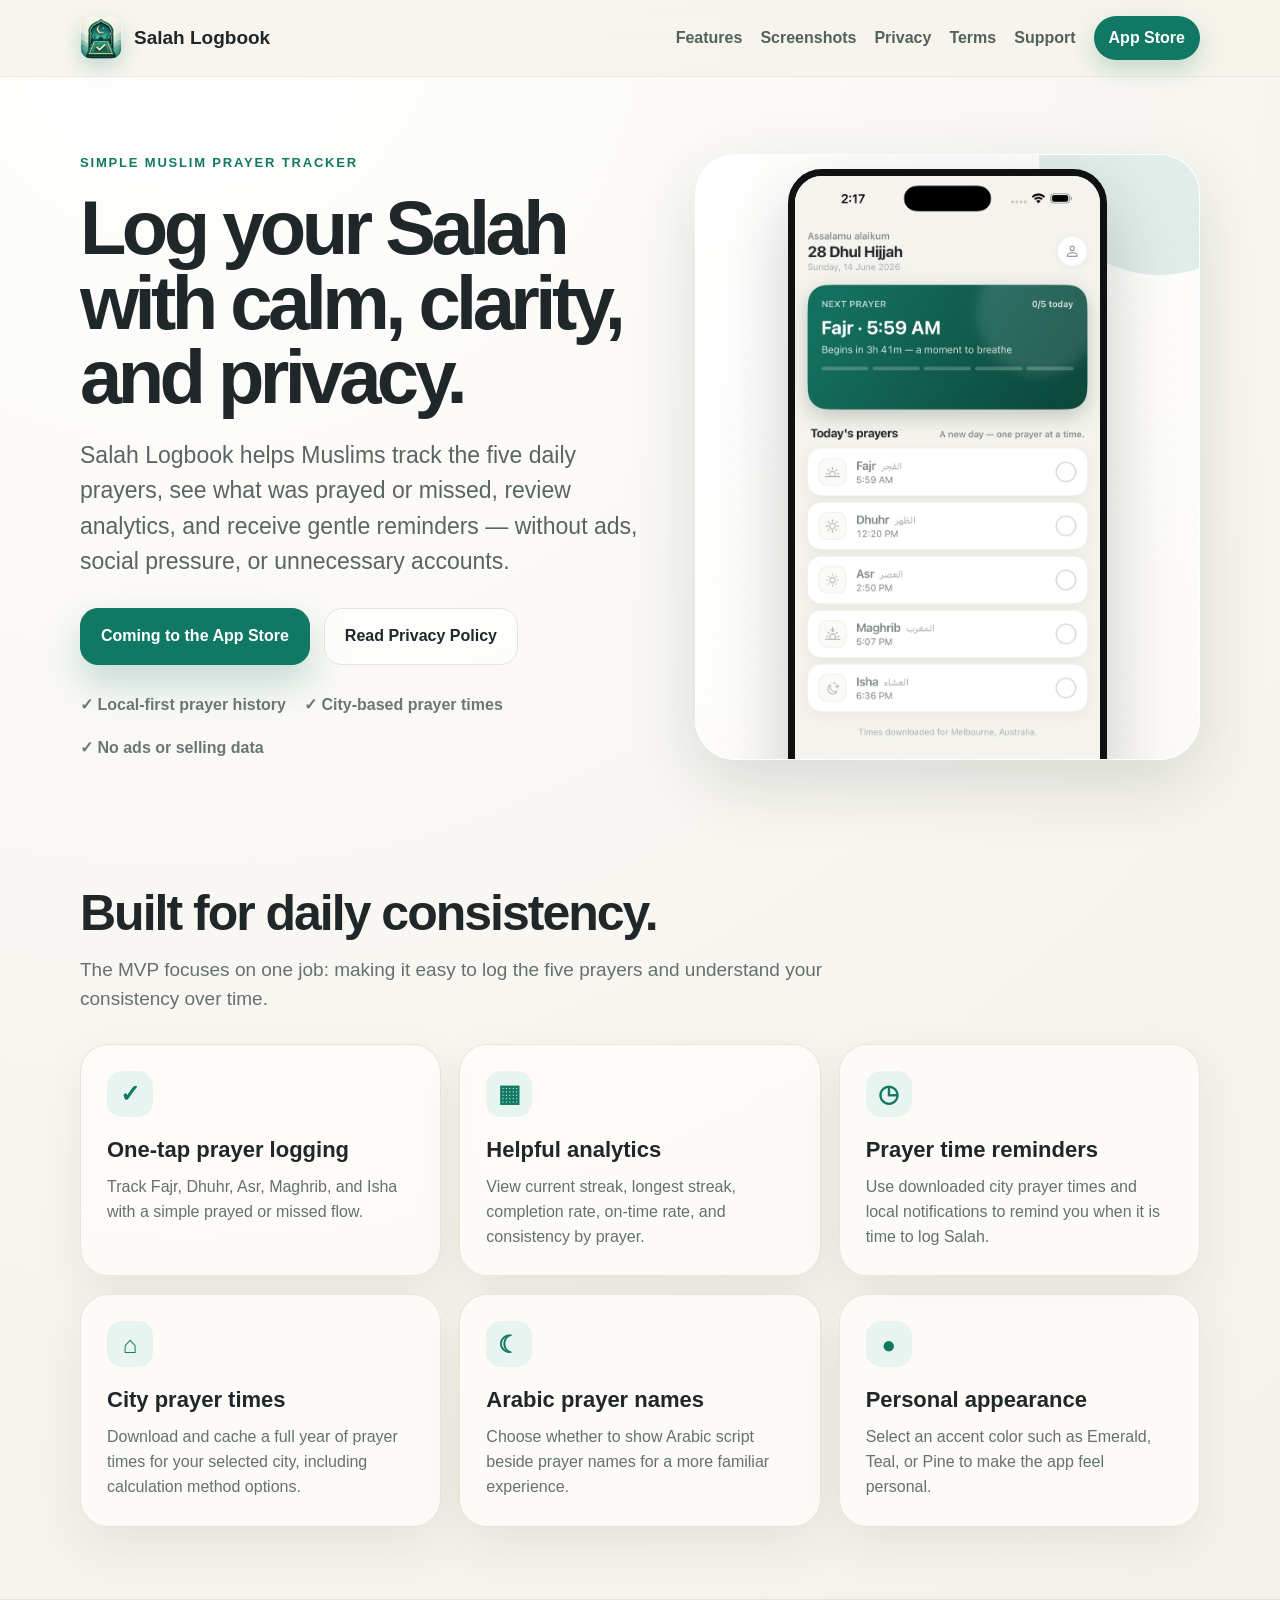
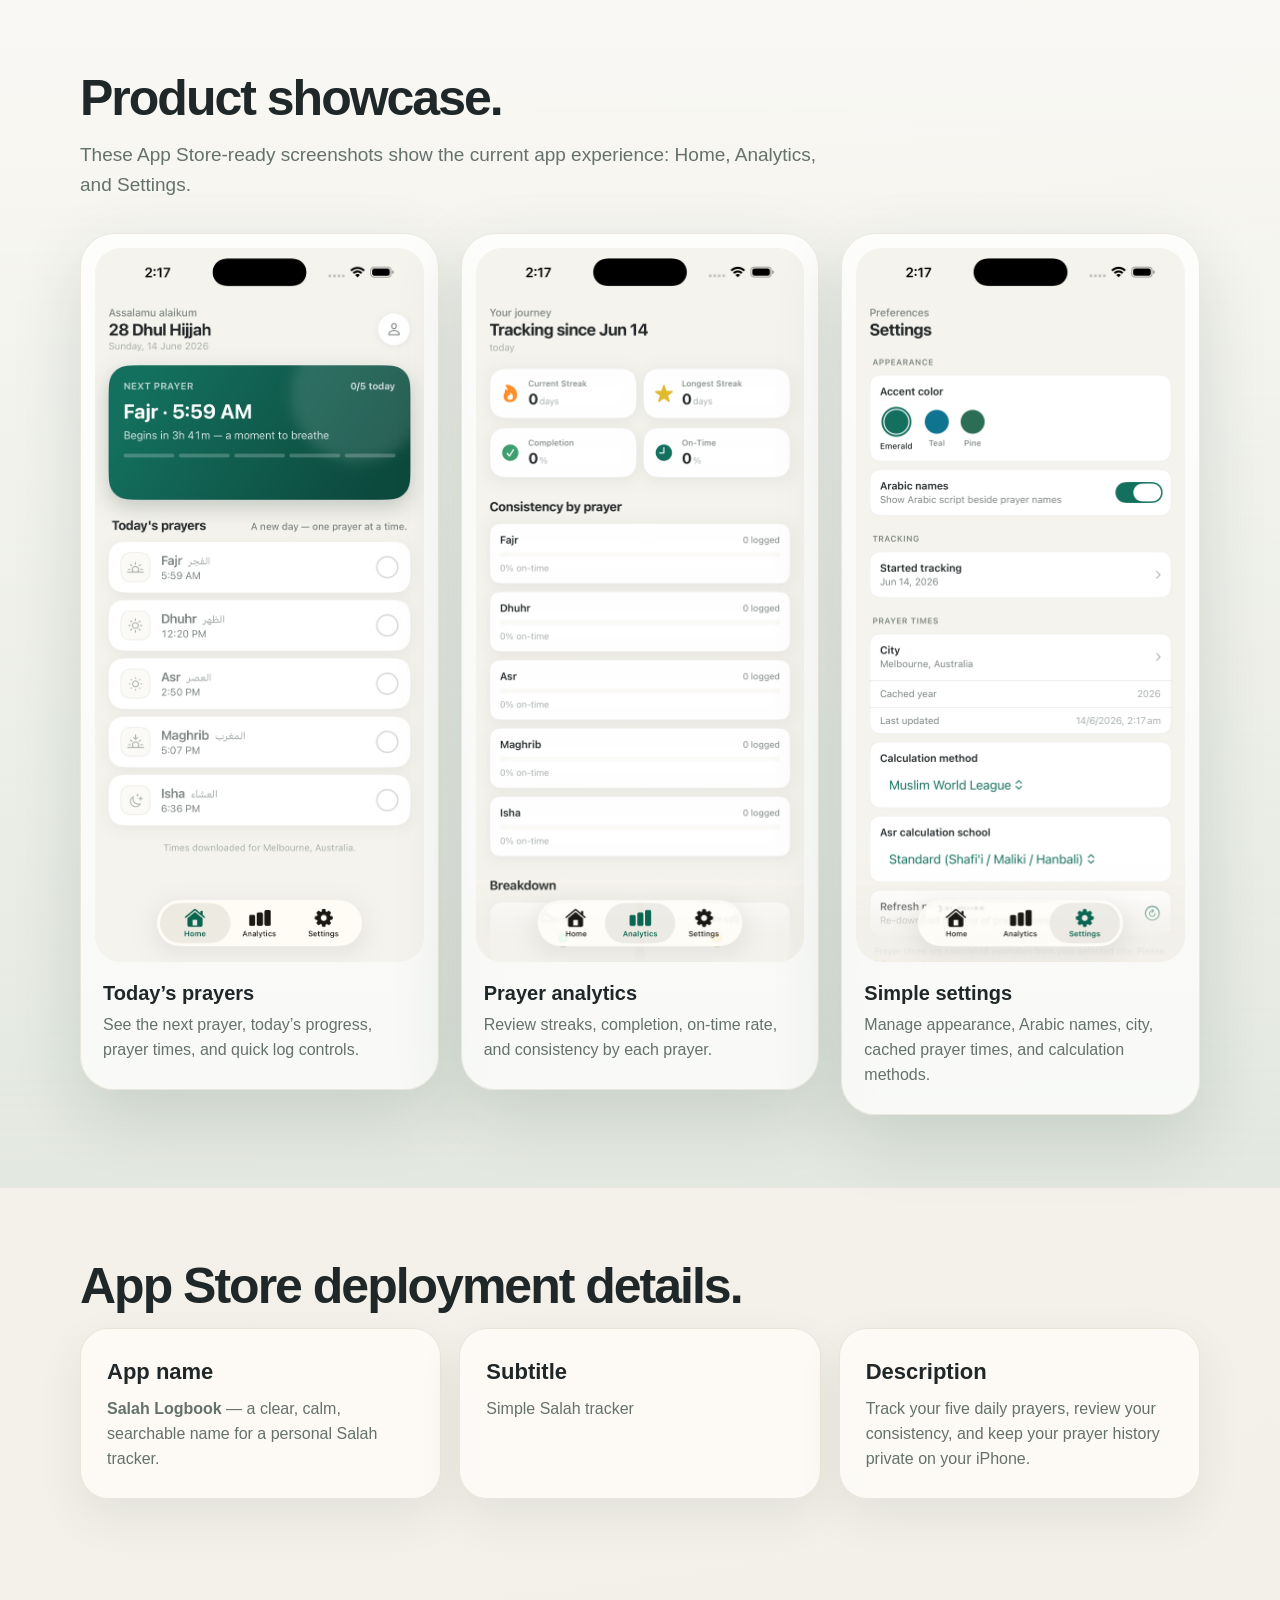
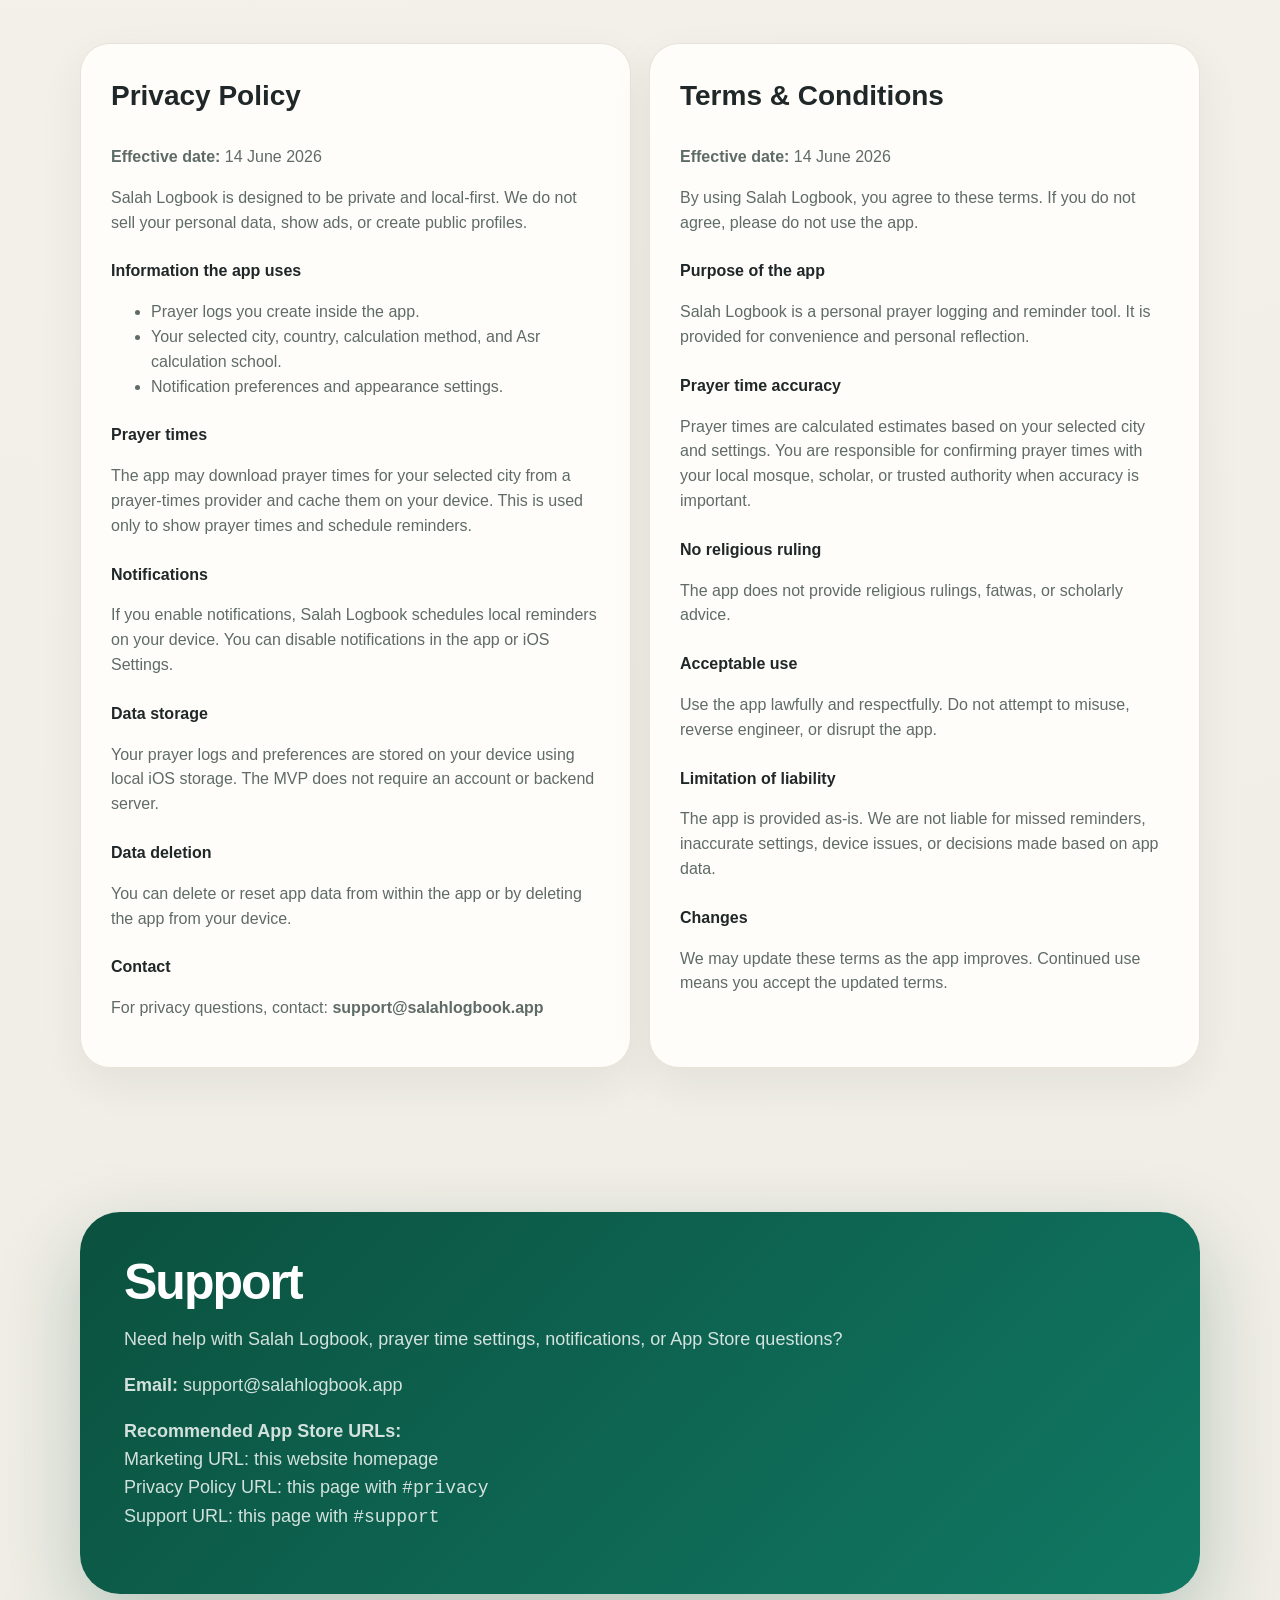
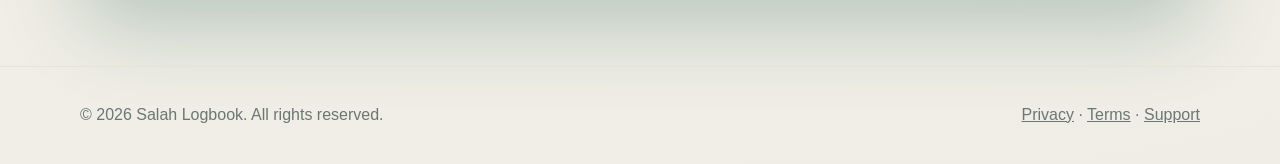
==== index.html @ 36623620 "hello" ====
<html lang="en"><head>
  <meta charset="utf-8">
  <meta name="viewport" content="width=device-width, initial-scale=1">
  <title>Salah Logbook — Simple Muslim Prayer Tracker for iPhone</title>
  <meta name="description" content="Salah Logbook is a private, local-first iOS app for Muslims to log daily Salah, view prayer analytics, and receive gentle reminders.">
  <meta name="theme-color" content="#107863">
  <link rel="icon" type="image/jpeg" href="[data-uri]">
  <link rel="apple-touch-icon" href="[data-uri]">
  <style>
    :root { --emerald:#107863; --pine:#0b513f; --teal:#17849a; --sand:#f5f2ea; --card:#fffdfa; --ink:#202728; --muted:#7d8985; --line:#e8e3d8; --gold:#e7b52c; --green:#34a46f; --shadow:0 24px 70px rgba(21,48,41,.14); --radius:28px; }
    *{box-sizing:border-box} html{scroll-behavior:smooth} body{margin:0;font-family:-apple-system,BlinkMacSystemFont,"SF Pro Display","Segoe UI",Roboto,Arial,sans-serif;background:radial-gradient(circle at 15% 0%,#fff 0,#f6f3ec 28%,#efede5 100%);color:var(--ink);line-height:1.55} a{color:inherit} .wrap{width:min(1120px,calc(100% - 40px));margin:auto} nav{position:sticky;top:0;z-index:20;backdrop-filter:blur(18px);background:rgba(245,242,234,.78);border-bottom:1px solid rgba(232,227,216,.7)} .nav{height:76px;display:flex;align-items:center;justify-content:space-between;gap:20px} .brand{display:flex;align-items:center;gap:12px;text-decoration:none;font-weight:800;font-size:19px} .brand img{width:42px;height:42px;border-radius:12px;box-shadow:0 8px 20px rgba(16,120,99,.22)} .links{display:flex;align-items:center;gap:18px;color:#53615d;font-weight:650} .links a{text-decoration:none} .pill{background:var(--emerald);color:white!important;padding:10px 15px;border-radius:999px;box-shadow:0 10px 24px rgba(16,120,99,.22)} .hero{padding:76px 0 54px} .hero-grid{display:grid;grid-template-columns:1.05fr .95fr;gap:56px;align-items:center} .eyebrow{display:inline-flex;gap:8px;align-items:center;color:var(--emerald);font-weight:800;letter-spacing:.14em;text-transform:uppercase;font-size:13px} h1{font-size:clamp(42px,6vw,76px);line-height:.98;margin:18px 0 22px;letter-spacing:-.06em} .lead{font-size:clamp(18px,2.2vw,23px);color:#596561;max-width:660px} .cta{display:flex;gap:14px;flex-wrap:wrap;margin-top:28px} .btn{display:inline-flex;align-items:center;justify-content:center;text-decoration:none;border-radius:18px;padding:15px 20px;font-weight:800;border:1px solid var(--line)} .primary{background:var(--emerald);color:#fff;border-color:var(--emerald);box-shadow:0 18px 38px rgba(16,120,99,.24)} .secondary{background:rgba(255,255,255,.68)} .trust{display:flex;gap:18px;flex-wrap:wrap;margin-top:28px;color:#6b7773;font-weight:650} .trust span{display:inline-flex;gap:8px;align-items:center} .hero-card{background:linear-gradient(145deg,rgba(255,255,255,.9),rgba(255,253,250,.66));border:1px solid rgba(255,255,255,.7);border-radius:40px;padding:24px;box-shadow:var(--shadow);position:relative;overflow:hidden} .hero-card:before{content:"";position:absolute;inset:-120px -80px auto auto;width:240px;height:240px;background:rgba(16,120,99,.12);border-radius:50%} .appicon{width:120px;height:120px;border-radius:28px;box-shadow:0 20px 45px rgba(14,75,61,.2)} .hero-shot{width:70%;min-width:250px;display:block;margin:-10px auto -110px;border-radius:34px;box-shadow:0 28px 70px rgba(12,34,30,.22);border:7px solid #111;position:relative} .section{padding:72px 0} h2{font-size:clamp(32px,4vw,50px);line-height:1.05;letter-spacing:-.04em;margin:0 0 16px} .section-lead{color:#65716d;font-size:19px;max-width:760px;margin:0 0 30px} .cards{display:grid;grid-template-columns:repeat(3,1fr);gap:18px} .card{background:rgba(255,253,250,.78);border:1px solid rgba(232,227,216,.9);border-radius:var(--radius);padding:26px;box-shadow:0 18px 45px rgba(43,59,54,.08)} .icon{width:46px;height:46px;border-radius:15px;background:#e8f4ef;color:var(--emerald);display:grid;place-items:center;font-size:24px;font-weight:900;margin-bottom:16px} .card h3{font-size:22px;margin:0 0 8px} .card p{color:#65716d;margin:0} .showcase{background:linear-gradient(180deg,rgba(255,255,255,.46),rgba(16,120,99,.07));border-top:1px solid rgba(232,227,216,.8);border-bottom:1px solid rgba(232,227,216,.8)} .shots{display:grid;grid-template-columns:repeat(3,1fr);gap:22px;margin-top:34px;align-items:start} .shot{background:rgba(255,255,255,.75);border:1px solid rgba(232,227,216,.8);border-radius:34px;padding:14px;box-shadow:var(--shadow)} .shot img{width:100%;display:block;border-radius:26px} .shot b{display:block;margin:16px 8px 4px;font-size:20px} .shot p{margin:0 8px 12px;color:#65716d} .privacy-grid{display:grid;grid-template-columns:1fr 1fr;gap:18px} .policy{background:#fffdf9;border:1px solid var(--line);border-radius:30px;padding:30px;box-shadow:0 16px 44px rgba(43,59,54,.07)} .policy h3{margin-top:0;font-size:28px} .policy h4{margin:24px 0 8px} .policy p,.policy li{color:#5f6b67} .support{background:linear-gradient(135deg,var(--pine),var(--emerald));color:white;border-radius:40px;padding:44px;box-shadow:0 30px 80px rgba(11,81,63,.25)} .support p{color:rgba(255,255,255,.82);font-size:18px} footer{padding:36px 0;color:#6b7773;border-top:1px solid var(--line)} .footer-row{display:flex;justify-content:space-between;gap:20px;flex-wrap:wrap} @media(max-width:900px){.hero-grid,.privacy-grid{grid-template-columns:1fr}.cards,.shots{grid-template-columns:1fr}.links{display:none}.hero-shot{width:82%;margin-bottom:-80px}}
  </style>
</head>
<body cz-shortcut-listen="true">
  <nav><div class="wrap nav"><a class="brand" href="#top"><img src="[data-uri]" alt="Salah Logbook app icon"><span>Salah Logbook</span></a><div class="links"><a href="#features">Features</a><a href="#showcase">Screenshots</a><a href="#privacy">Privacy</a><a href="#terms">Terms</a><a href="#support">Support</a><a class="pill" href="#app-store">App Store</a></div></div></nav>
  <main id="top">
    <section class="hero"><div class="wrap hero-grid"><div><div class="eyebrow">Simple Muslim prayer tracker</div><h1>Log your Salah with calm, clarity, and privacy.</h1><p class="lead">Salah Logbook helps Muslims track the five daily prayers, see what was prayed or missed, review analytics, and receive gentle reminders — without ads, social pressure, or unnecessary accounts.</p><div class="cta"><a class="btn primary" href="#app-store">Coming to the App Store</a><a class="btn secondary" href="#privacy">Read Privacy Policy</a></div><div class="trust"><span>✓ Local-first prayer history</span><span>✓ City-based prayer times</span><span>✓ No ads or selling data</span></div></div><div class="hero-card"><img class="hero-shot" src="[data-uri]" alt="Salah Logbook Home screen showing today's prayers"></div></div></section>
    <section id="features" class="section"><div class="wrap"><h2>Built for daily consistency.</h2><p class="section-lead">The MVP focuses on one job: making it easy to log the five prayers and understand your consistency over time.</p><div class="cards"><div class="card"><div class="icon">✓</div><h3>One-tap prayer logging</h3><p>Track Fajr, Dhuhr, Asr, Maghrib, and Isha with a simple prayed or missed flow.</p></div><div class="card"><div class="icon">▦</div><h3>Helpful analytics</h3><p>View current streak, longest streak, completion rate, on-time rate, and consistency by prayer.</p></div><div class="card"><div class="icon">◷</div><h3>Prayer time reminders</h3><p>Use downloaded city prayer times and local notifications to remind you when it is time to log Salah.</p></div><div class="card"><div class="icon">⌂</div><h3>City prayer times</h3><p>Download and cache a full year of prayer times for your selected city, including calculation method options.</p></div><div class="card"><div class="icon">☾</div><h3>Arabic prayer names</h3><p>Choose whether to show Arabic script beside prayer names for a more familiar experience.</p></div><div class="card"><div class="icon">●</div><h3>Personal appearance</h3><p>Select an accent color such as Emerald, Teal, or Pine to make the app feel personal.</p></div></div></div></section>
    <section id="showcase" class="section showcase"><div class="wrap"><h2>Product showcase.</h2><p class="section-lead">These App Store-ready screenshots show the current app experience: Home, Analytics, and Settings.</p><div class="shots"><div class="shot"><img src="[data-uri]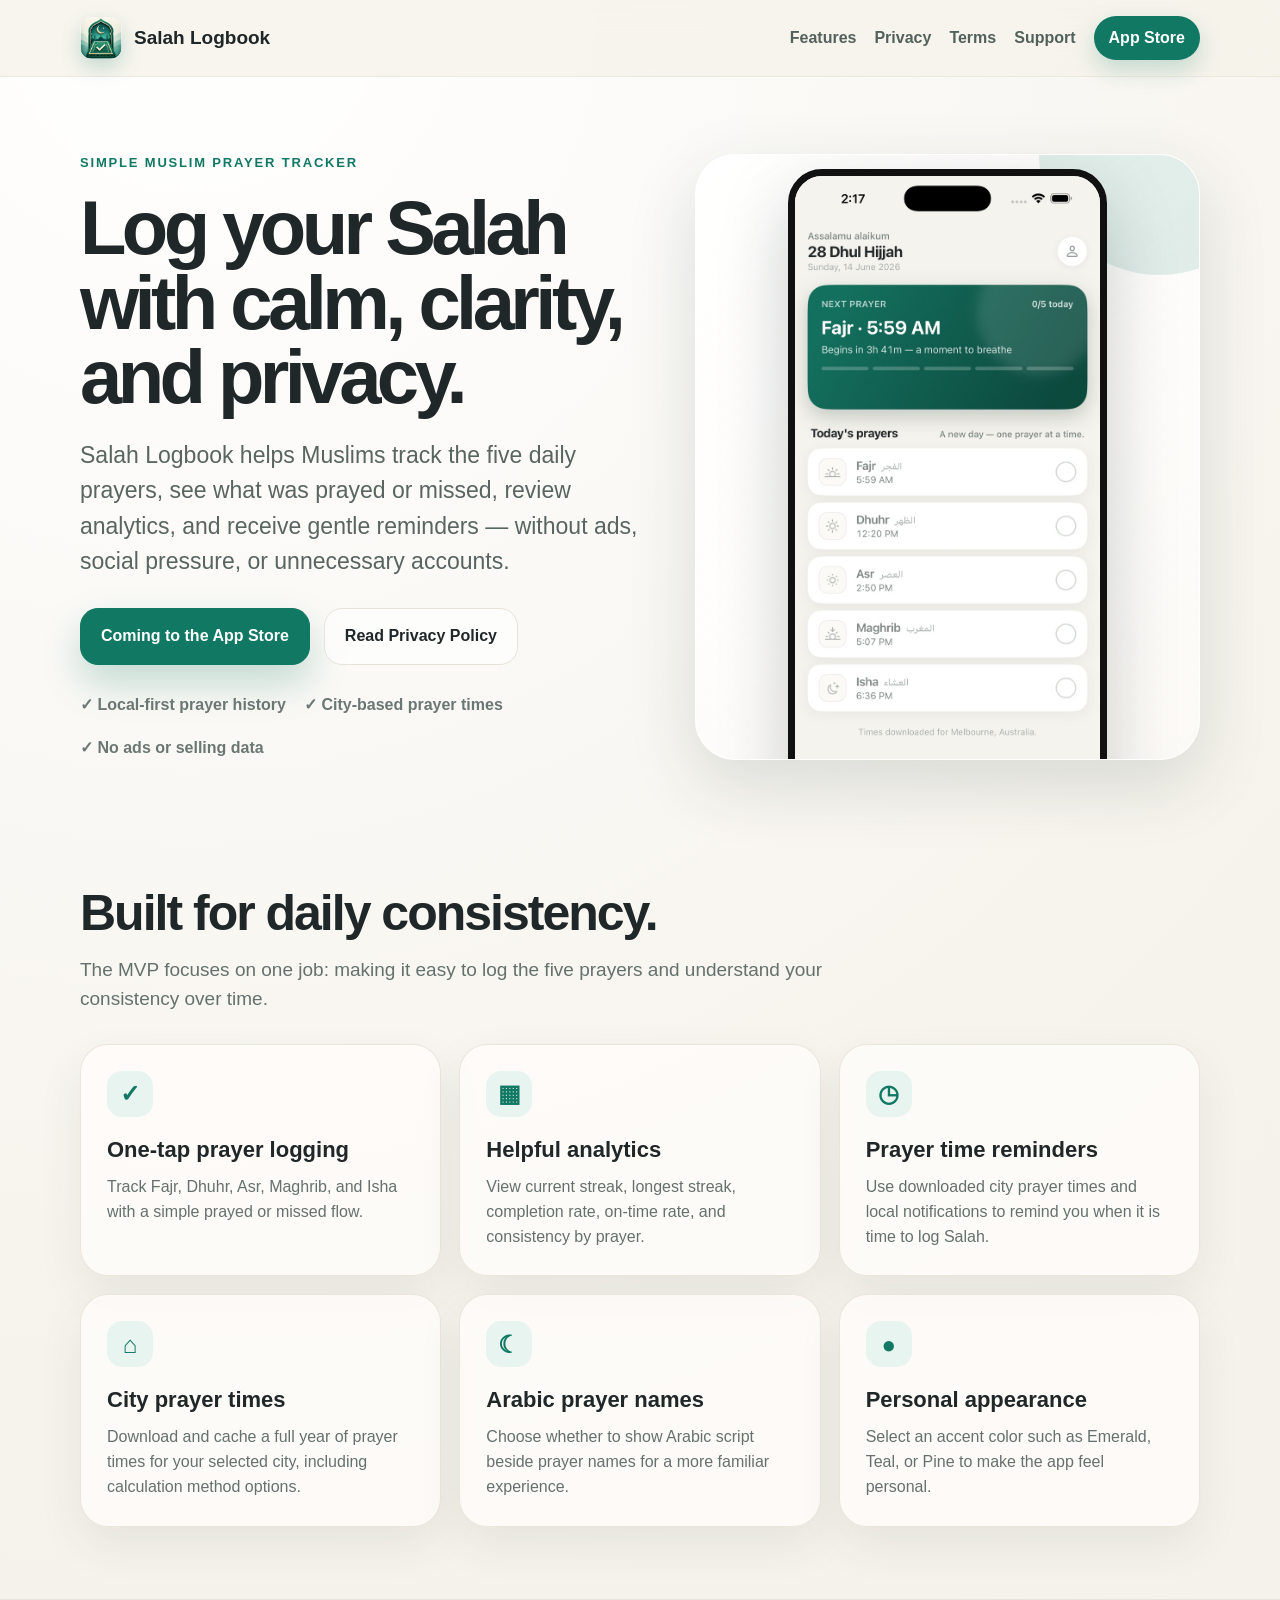
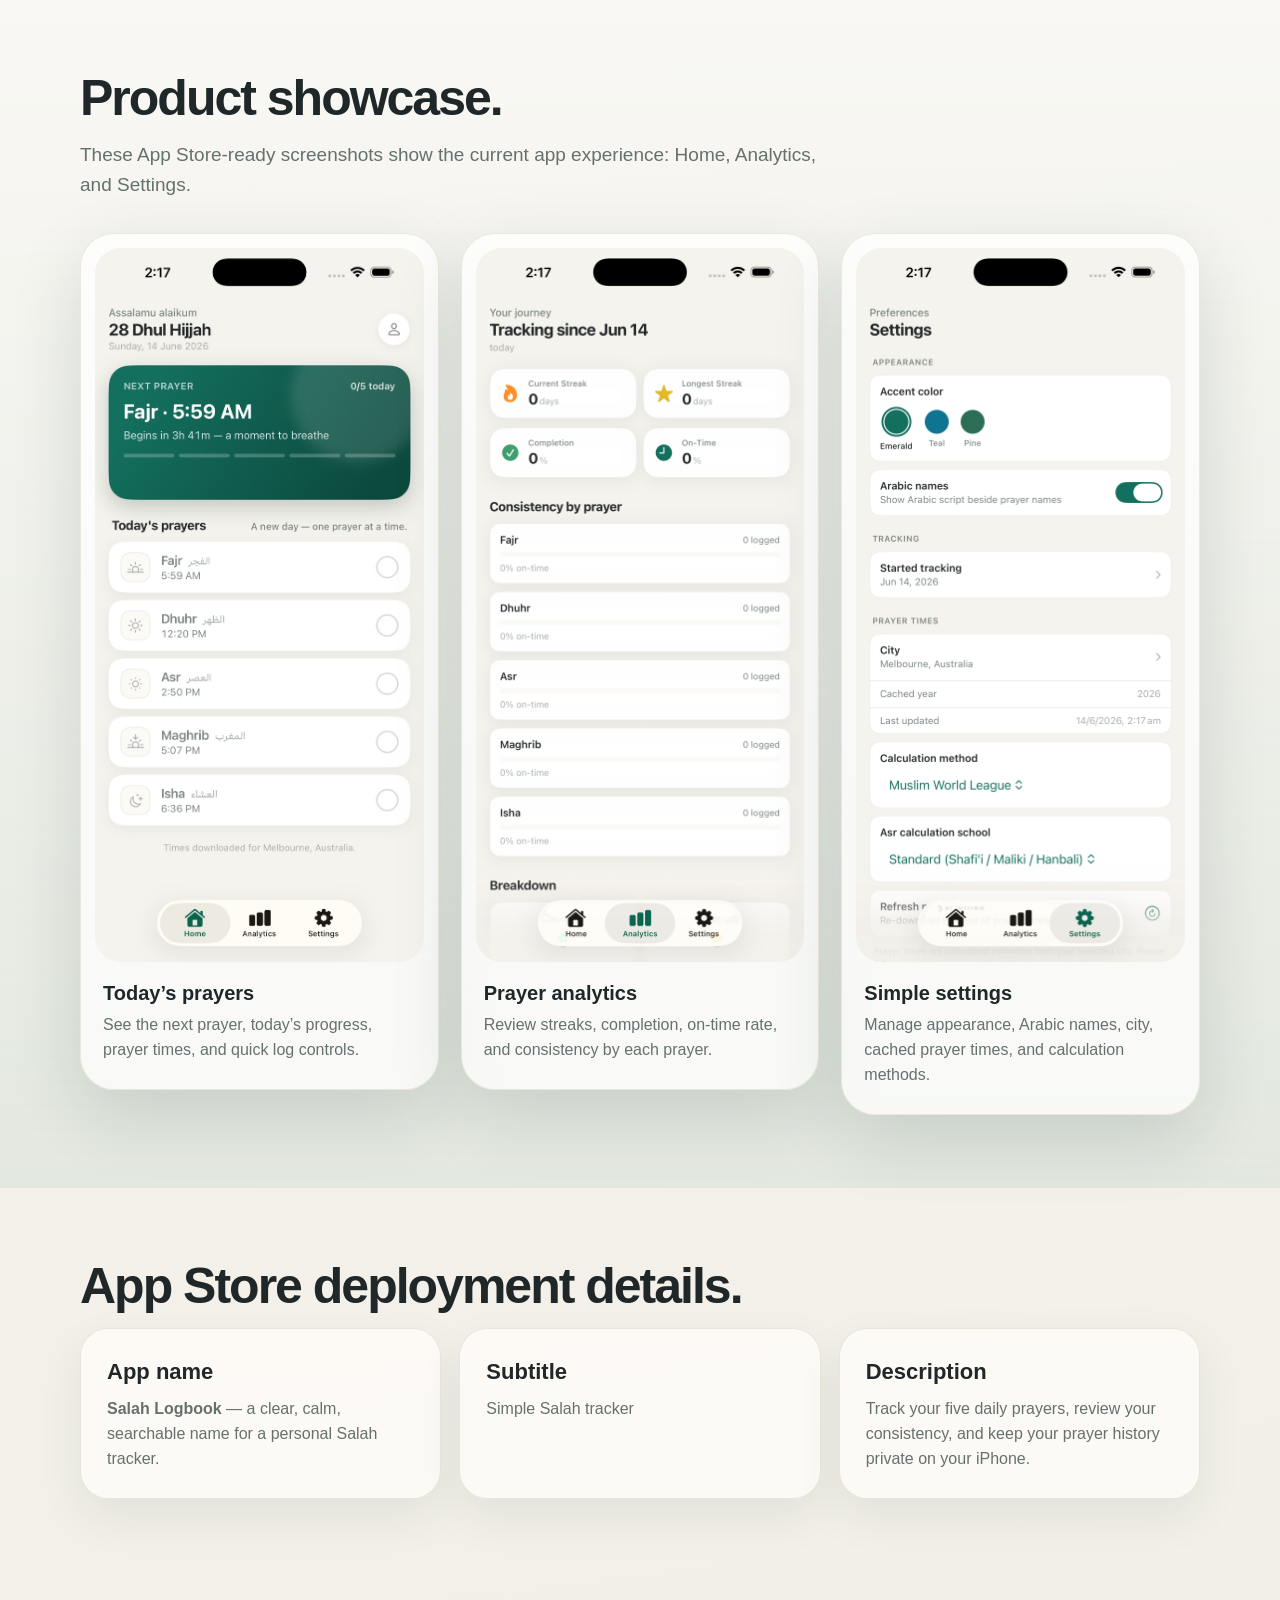
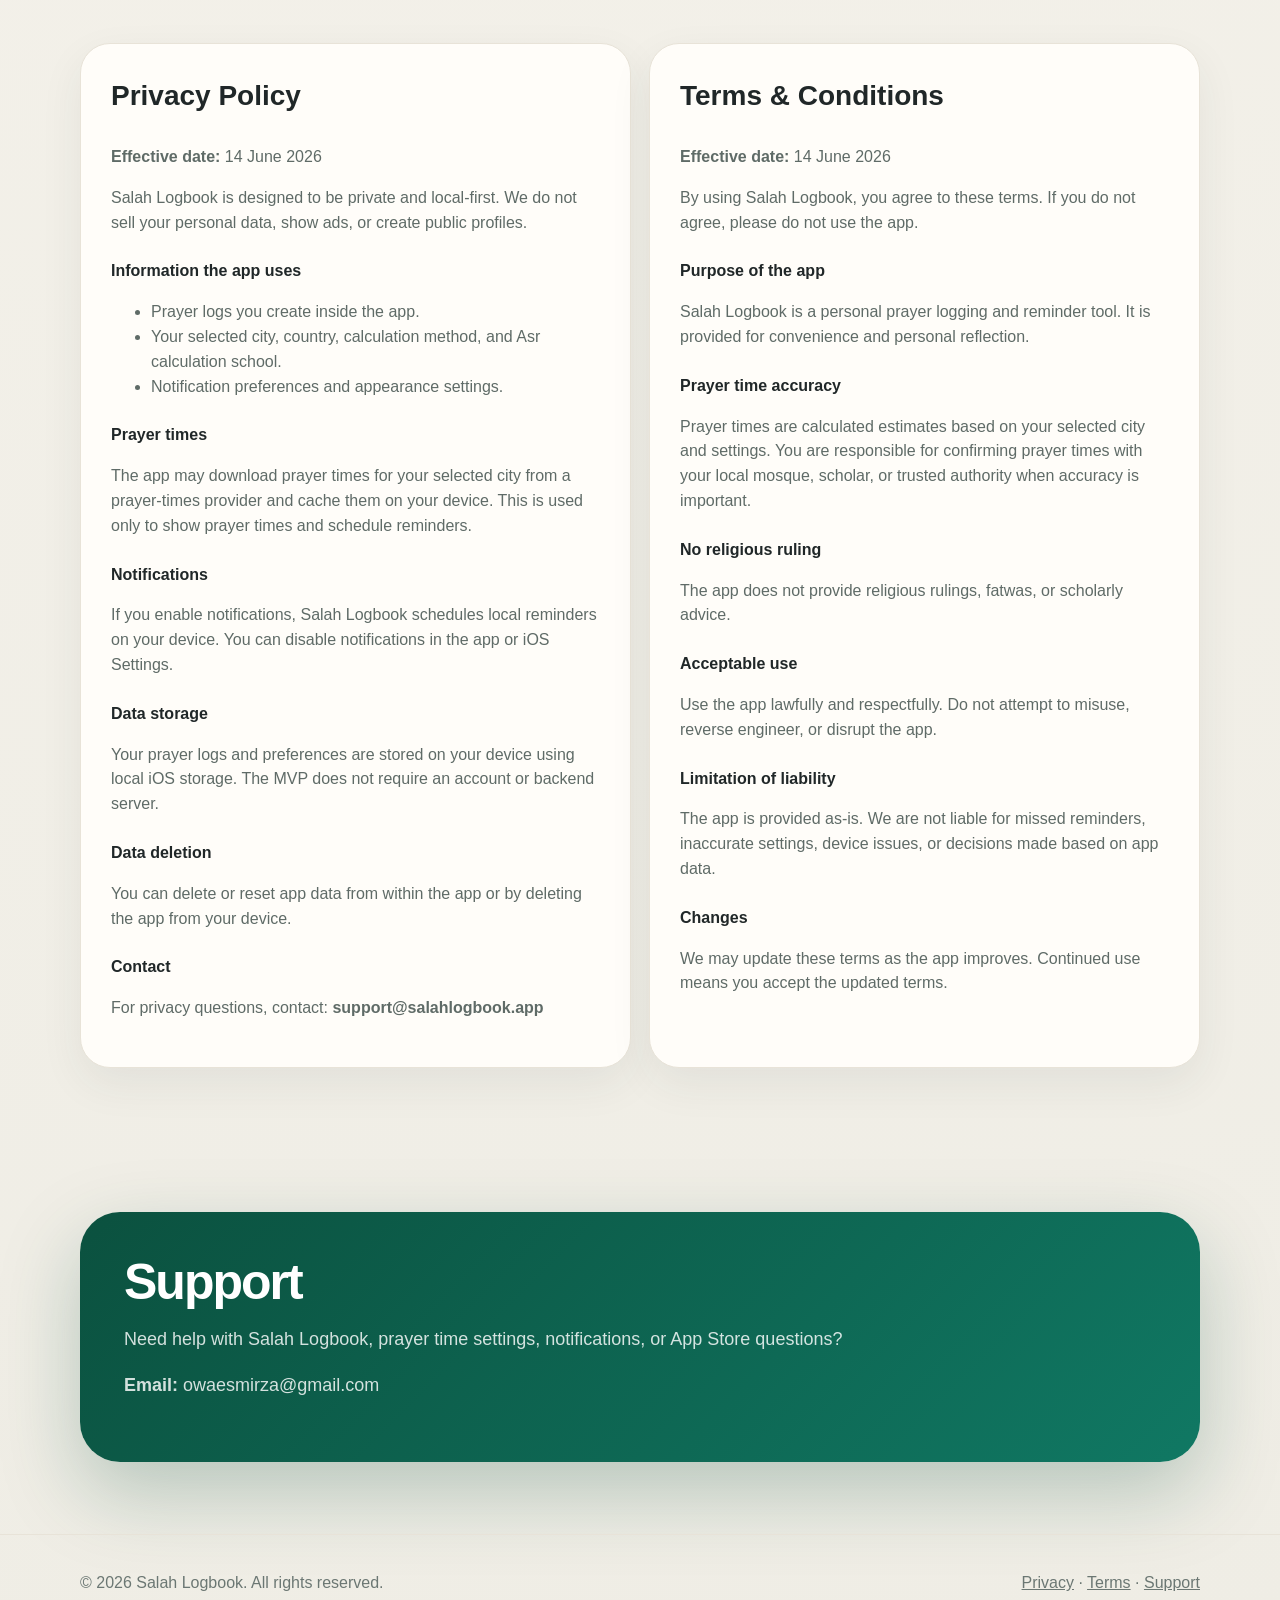
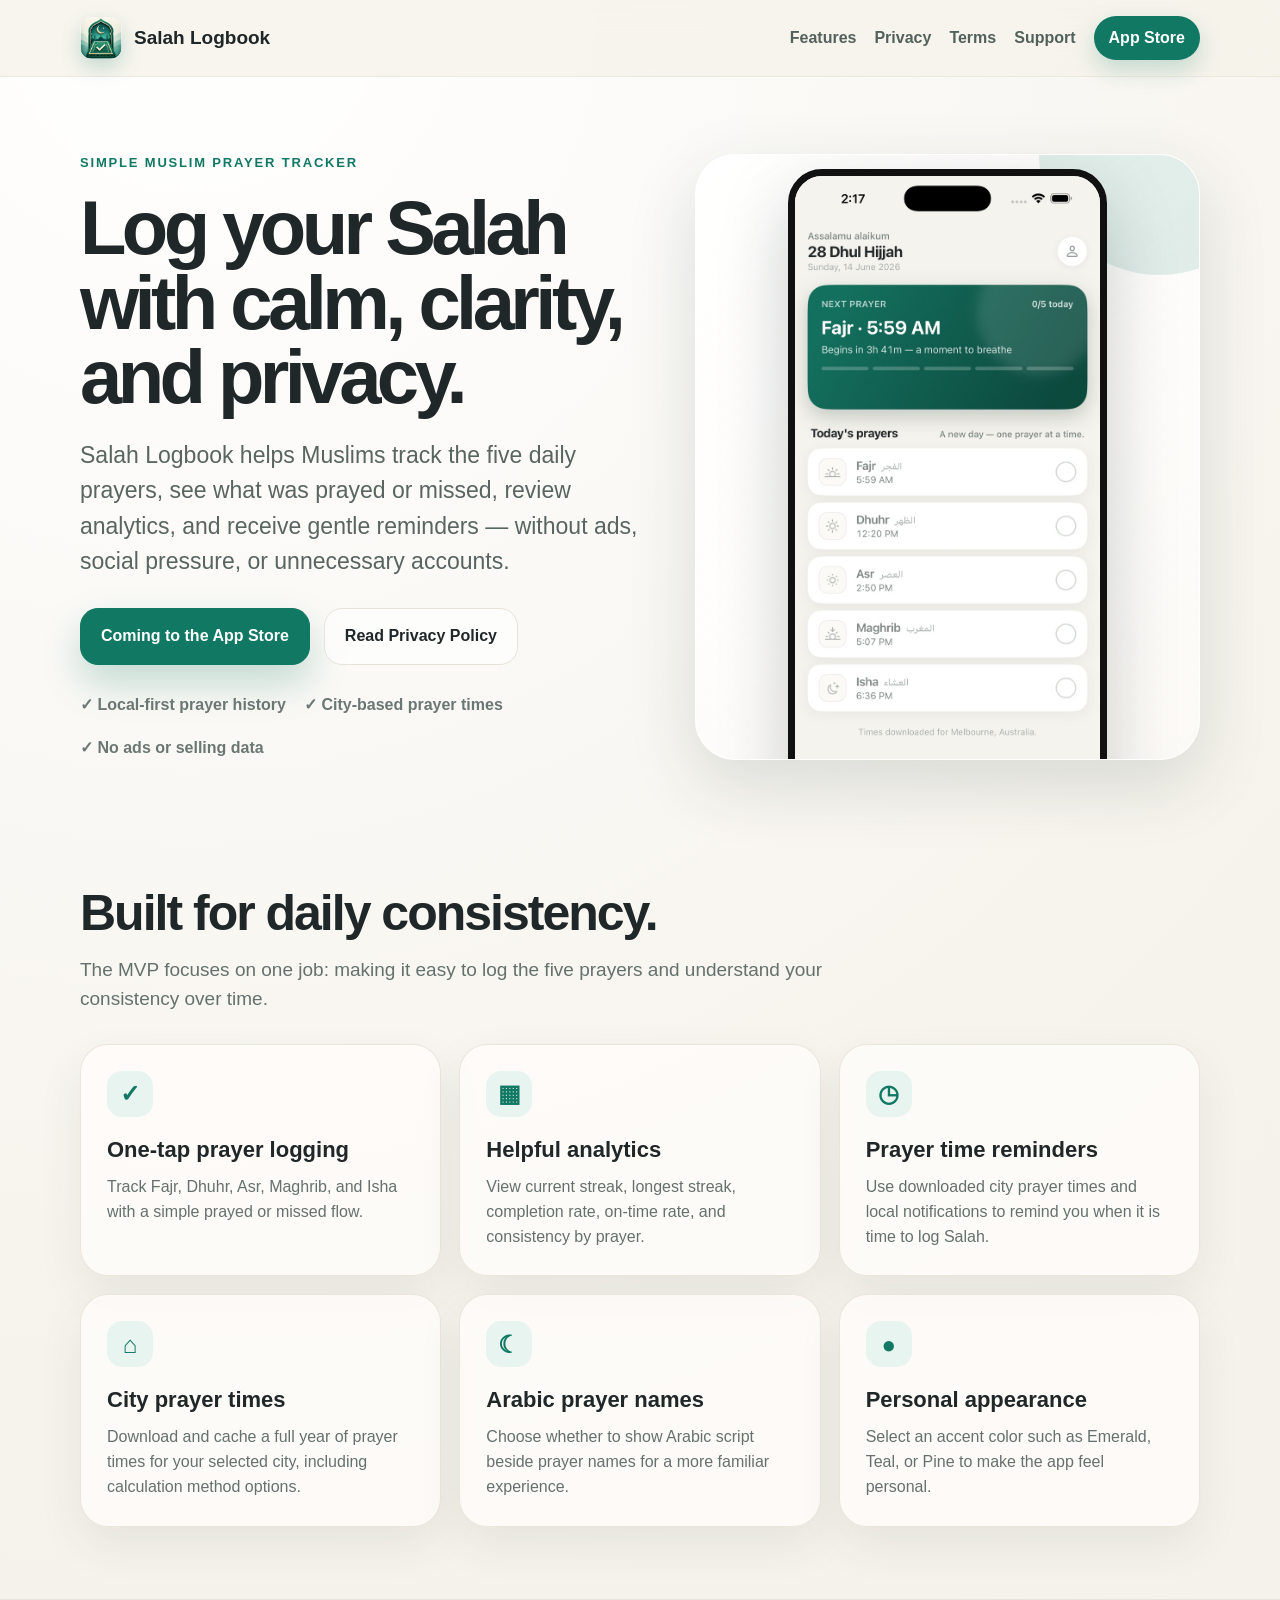
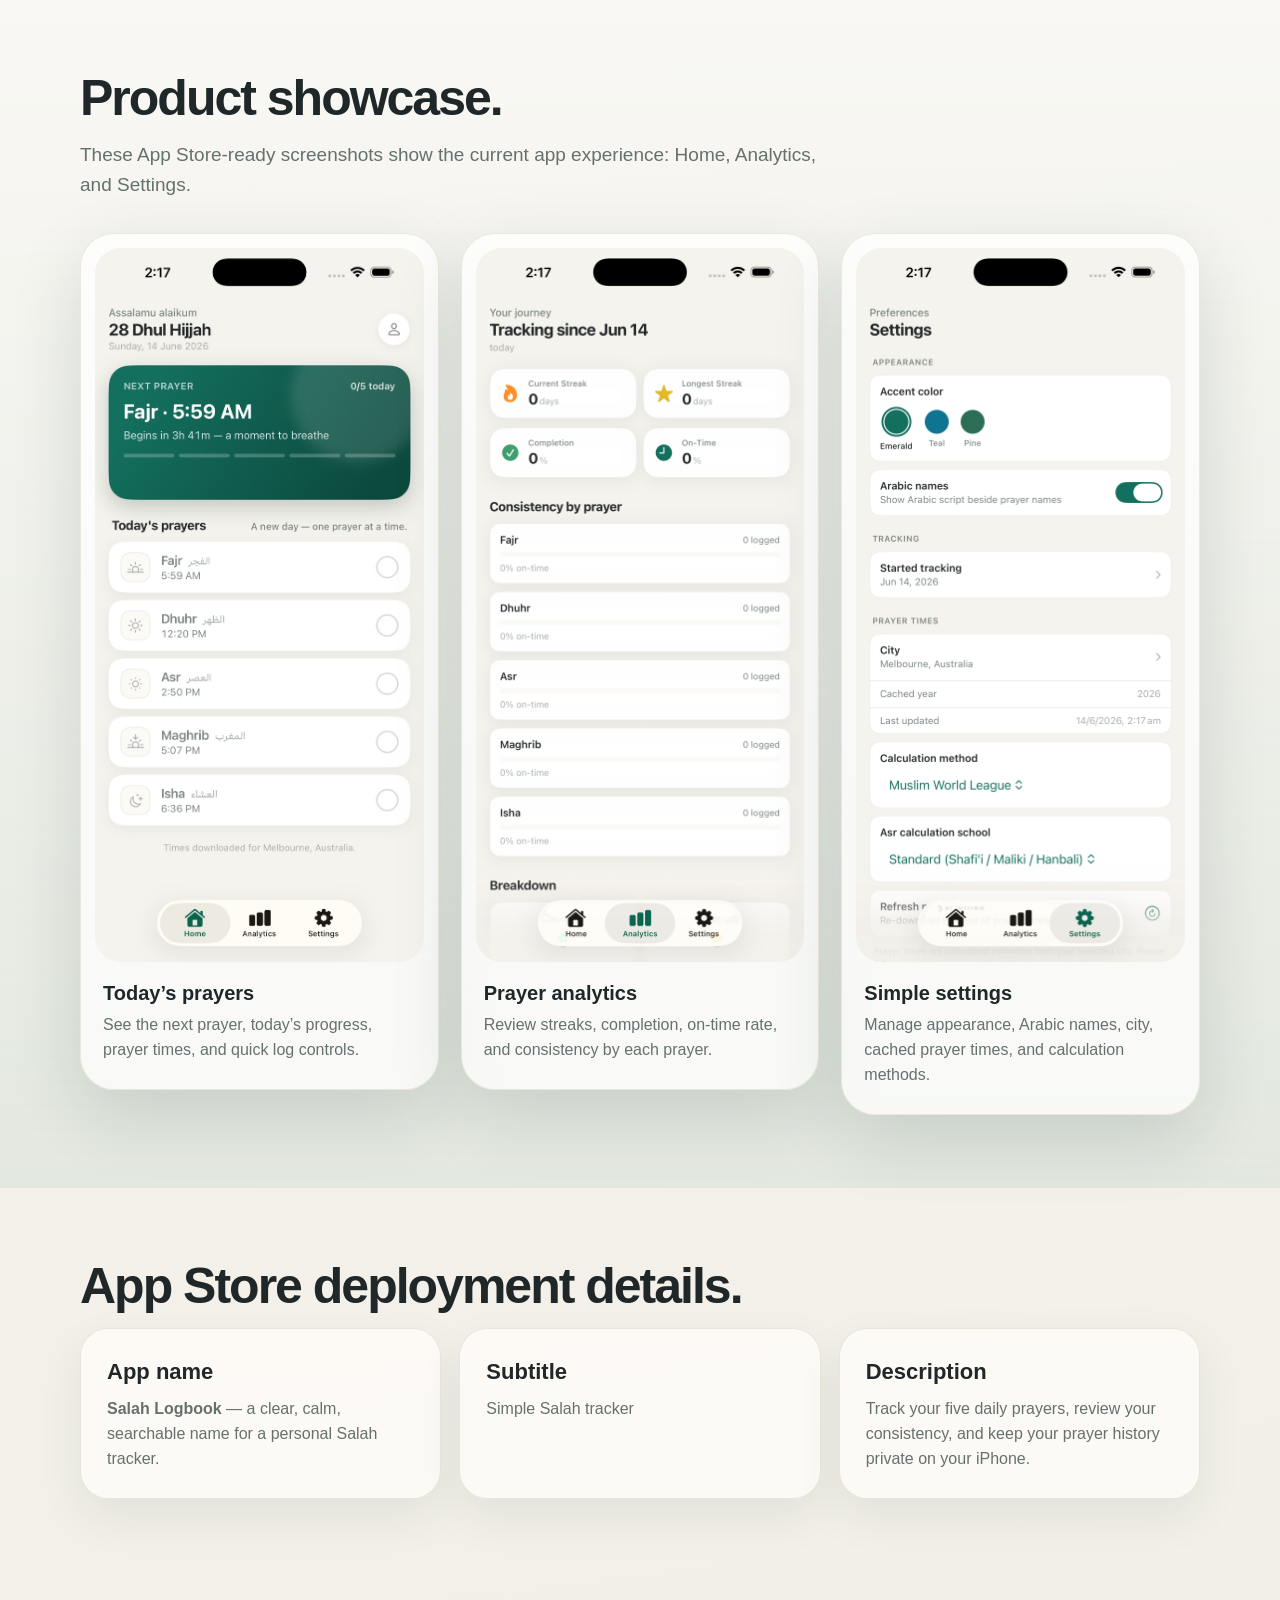
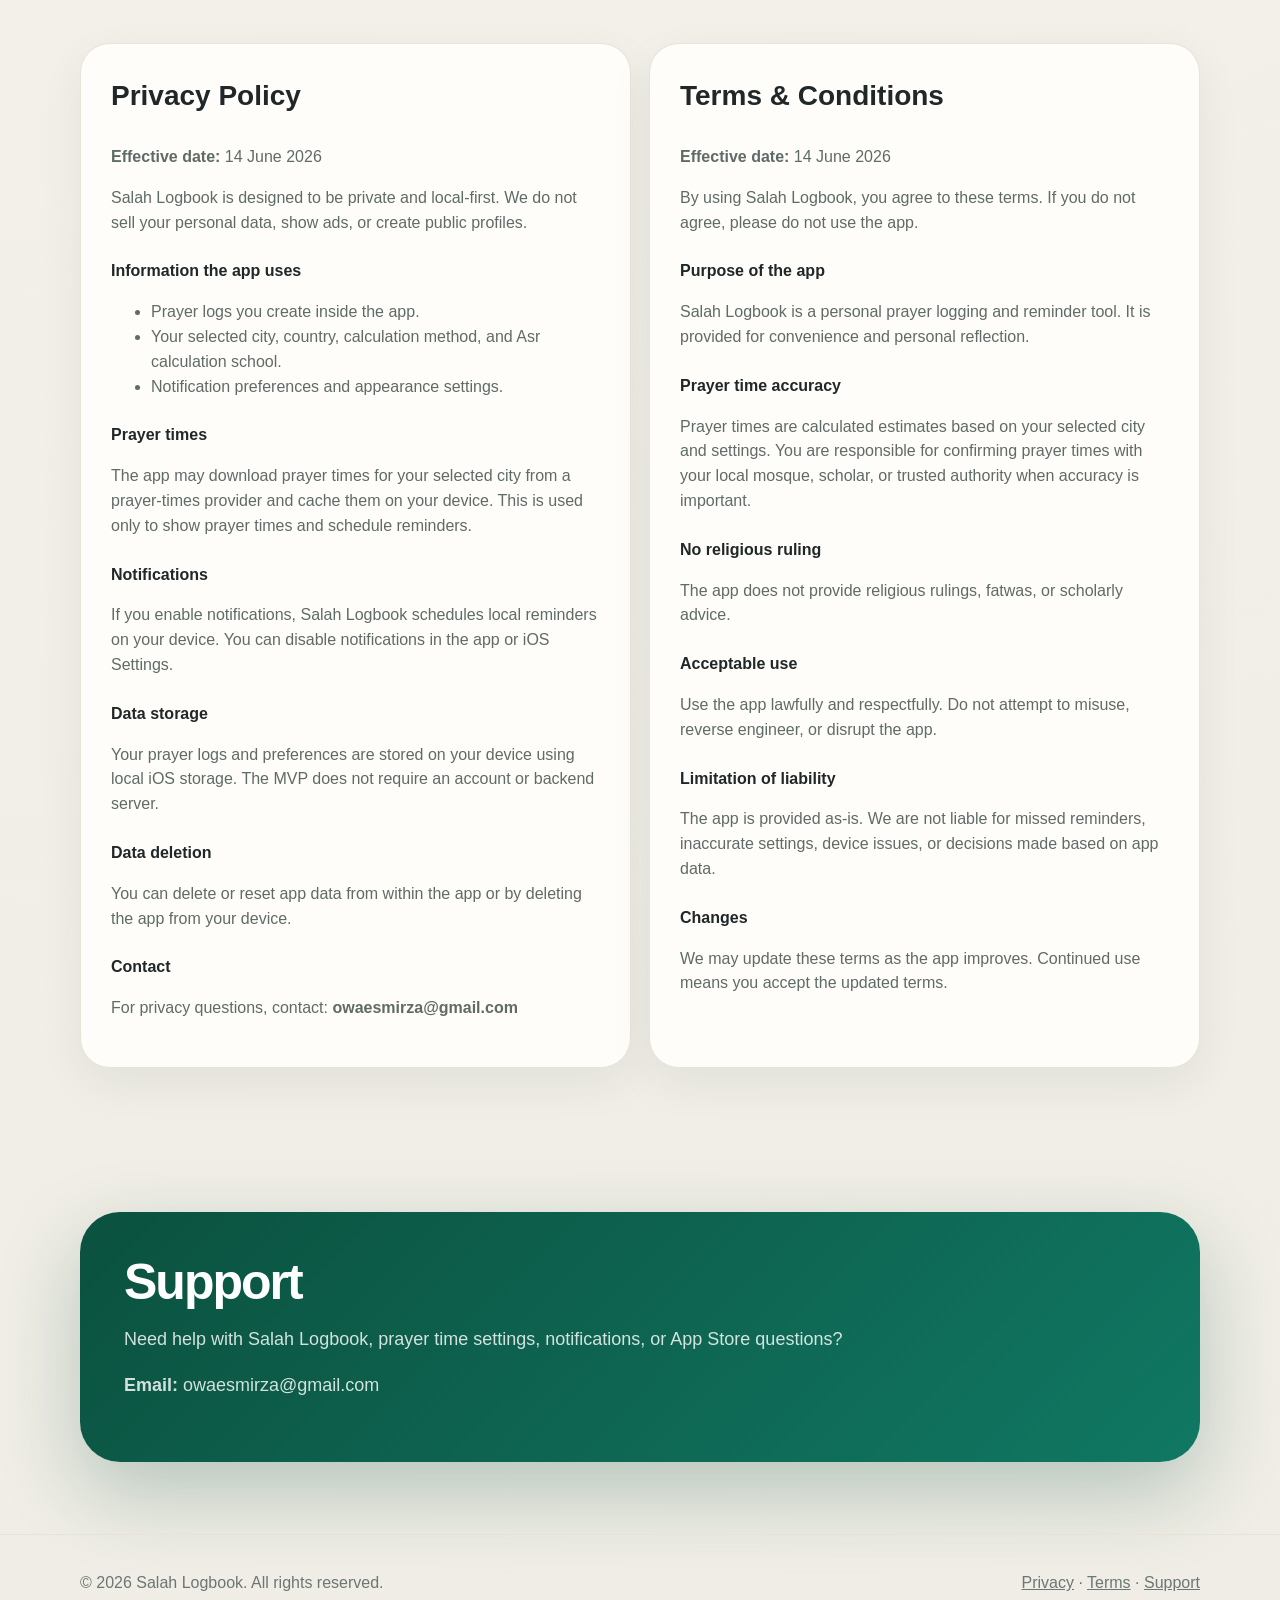
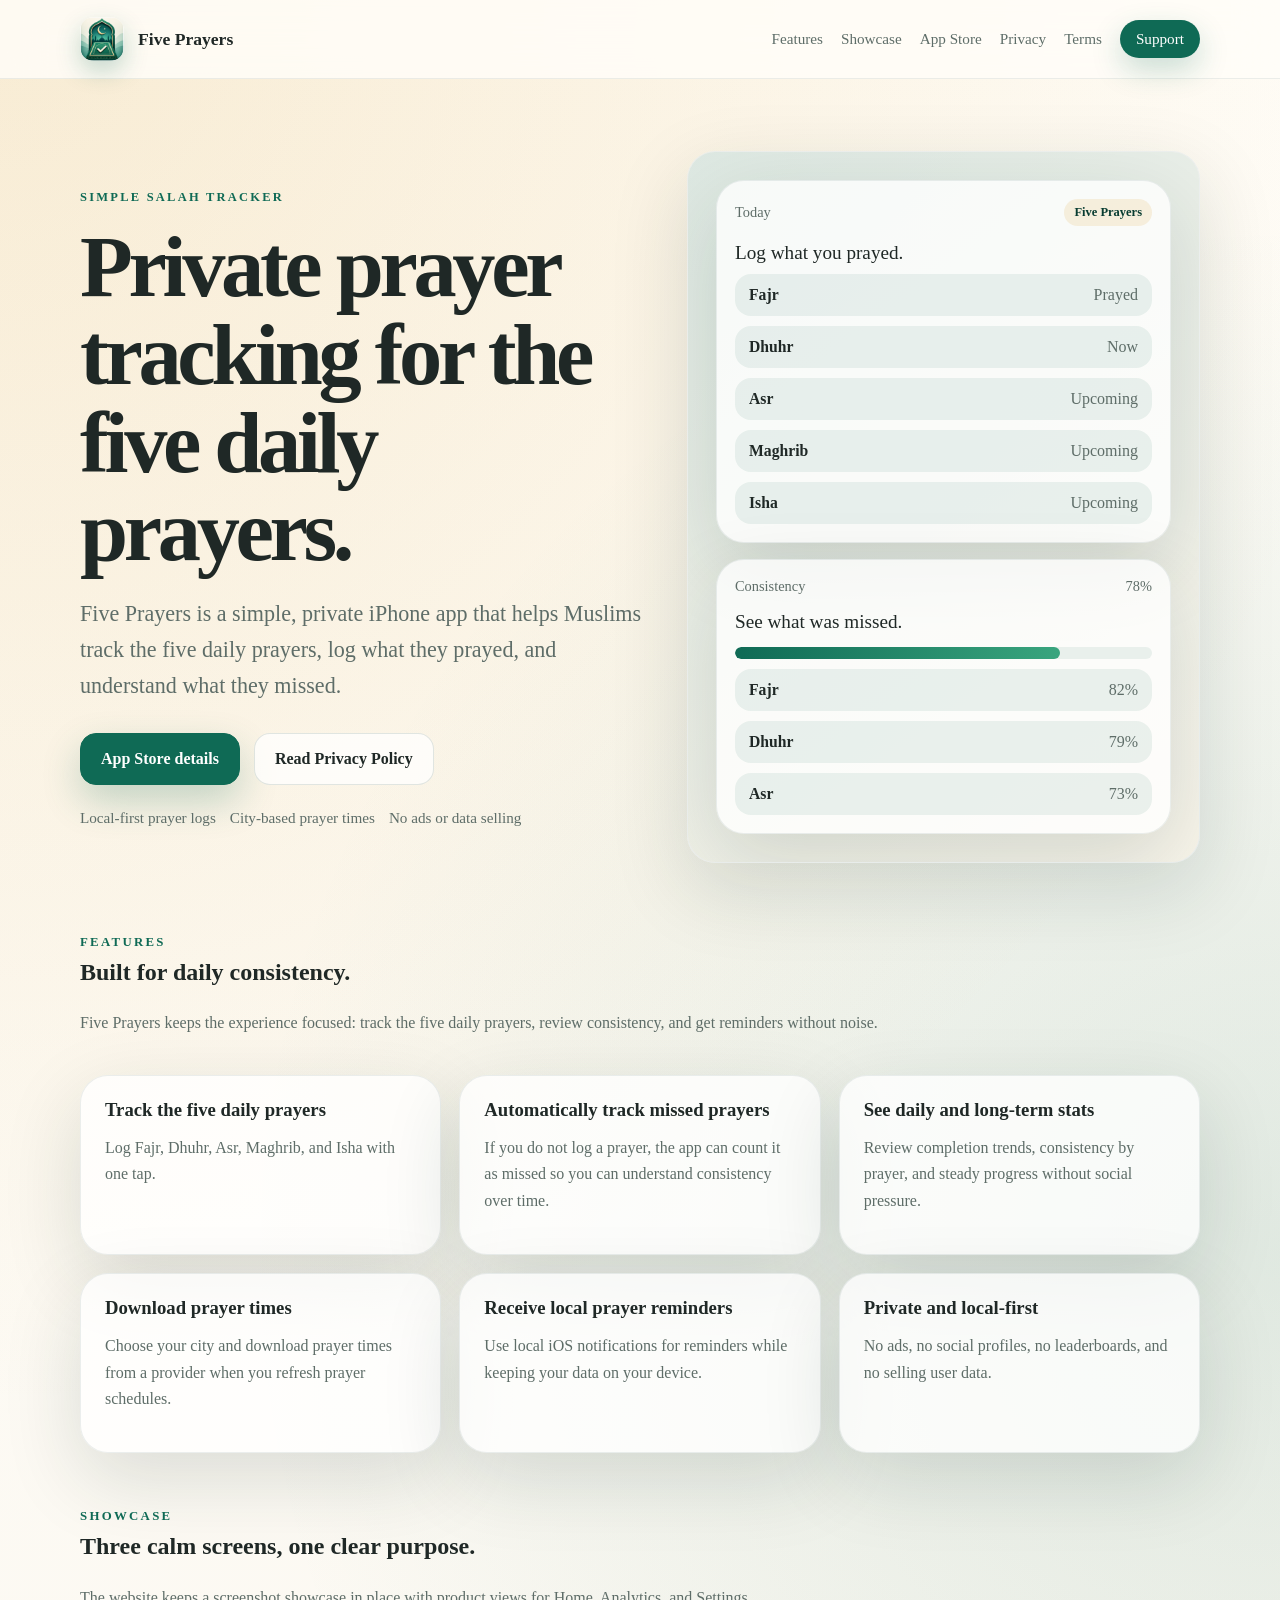
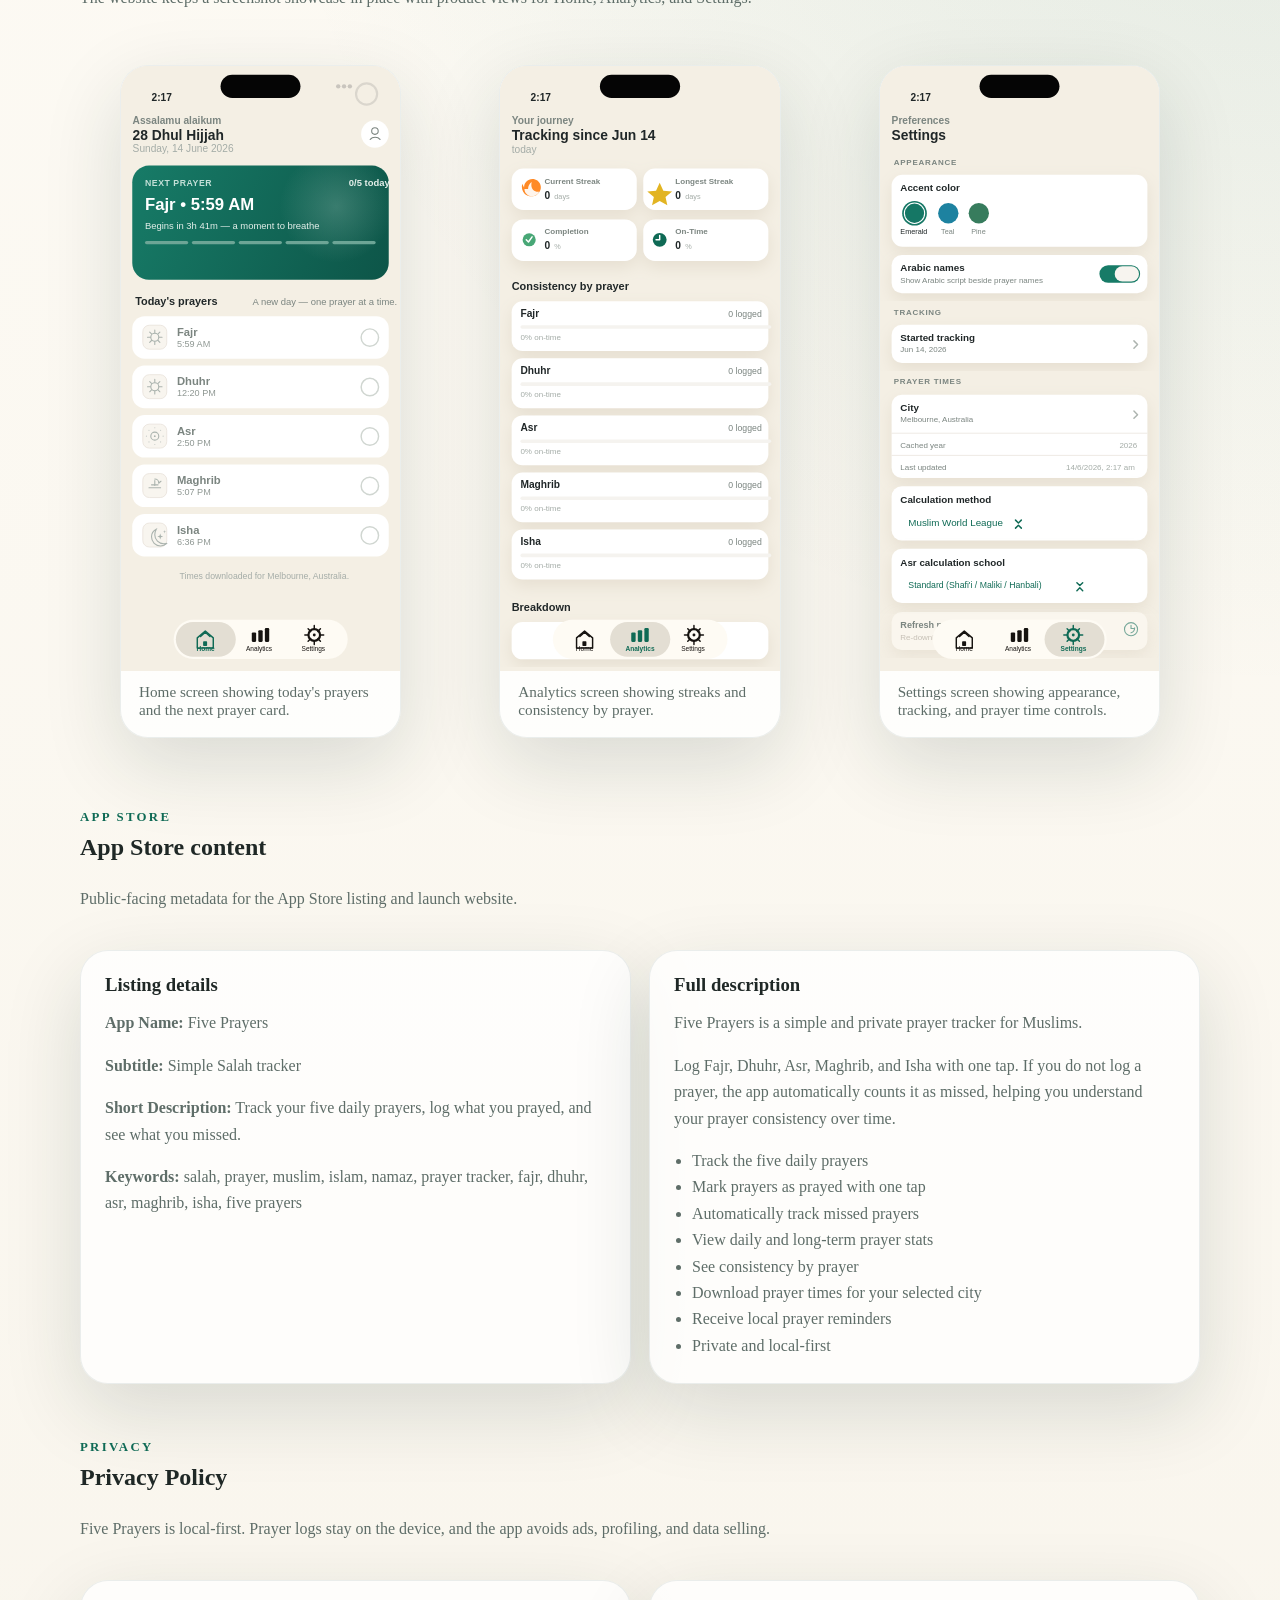
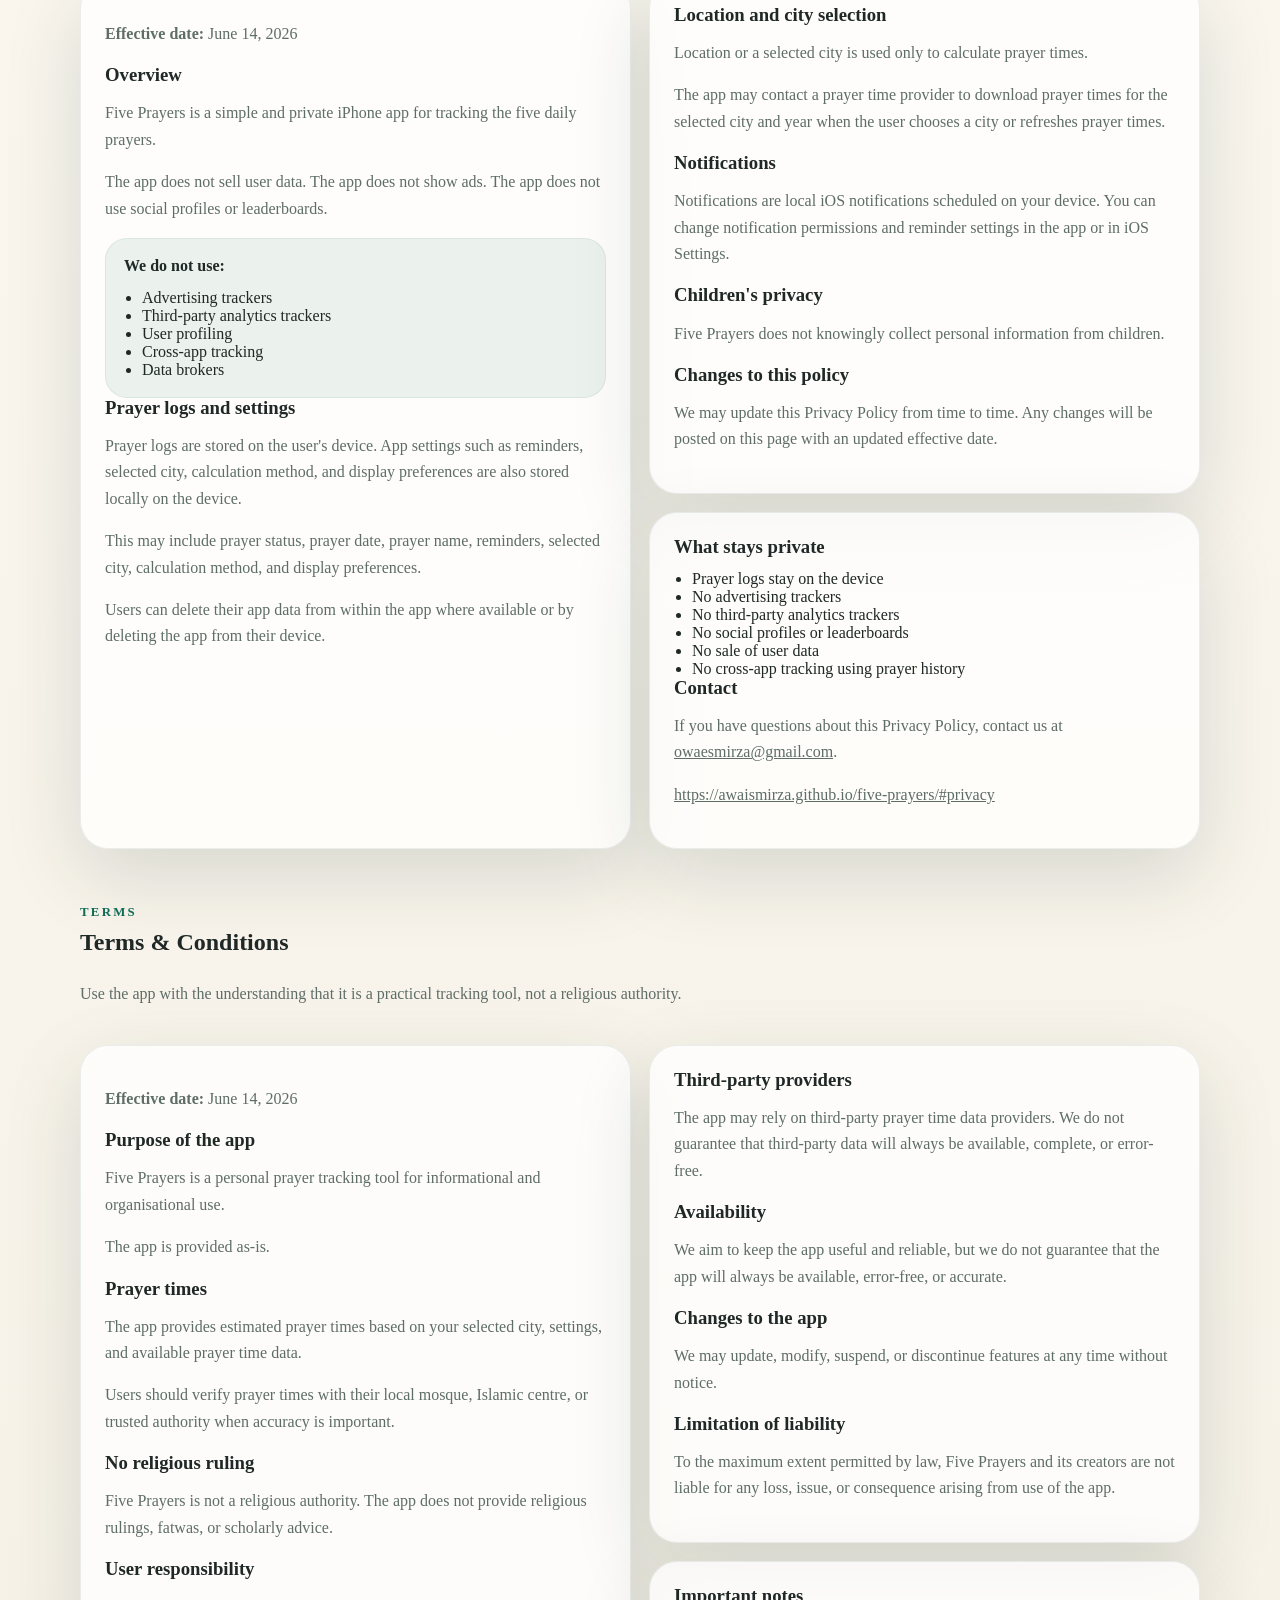
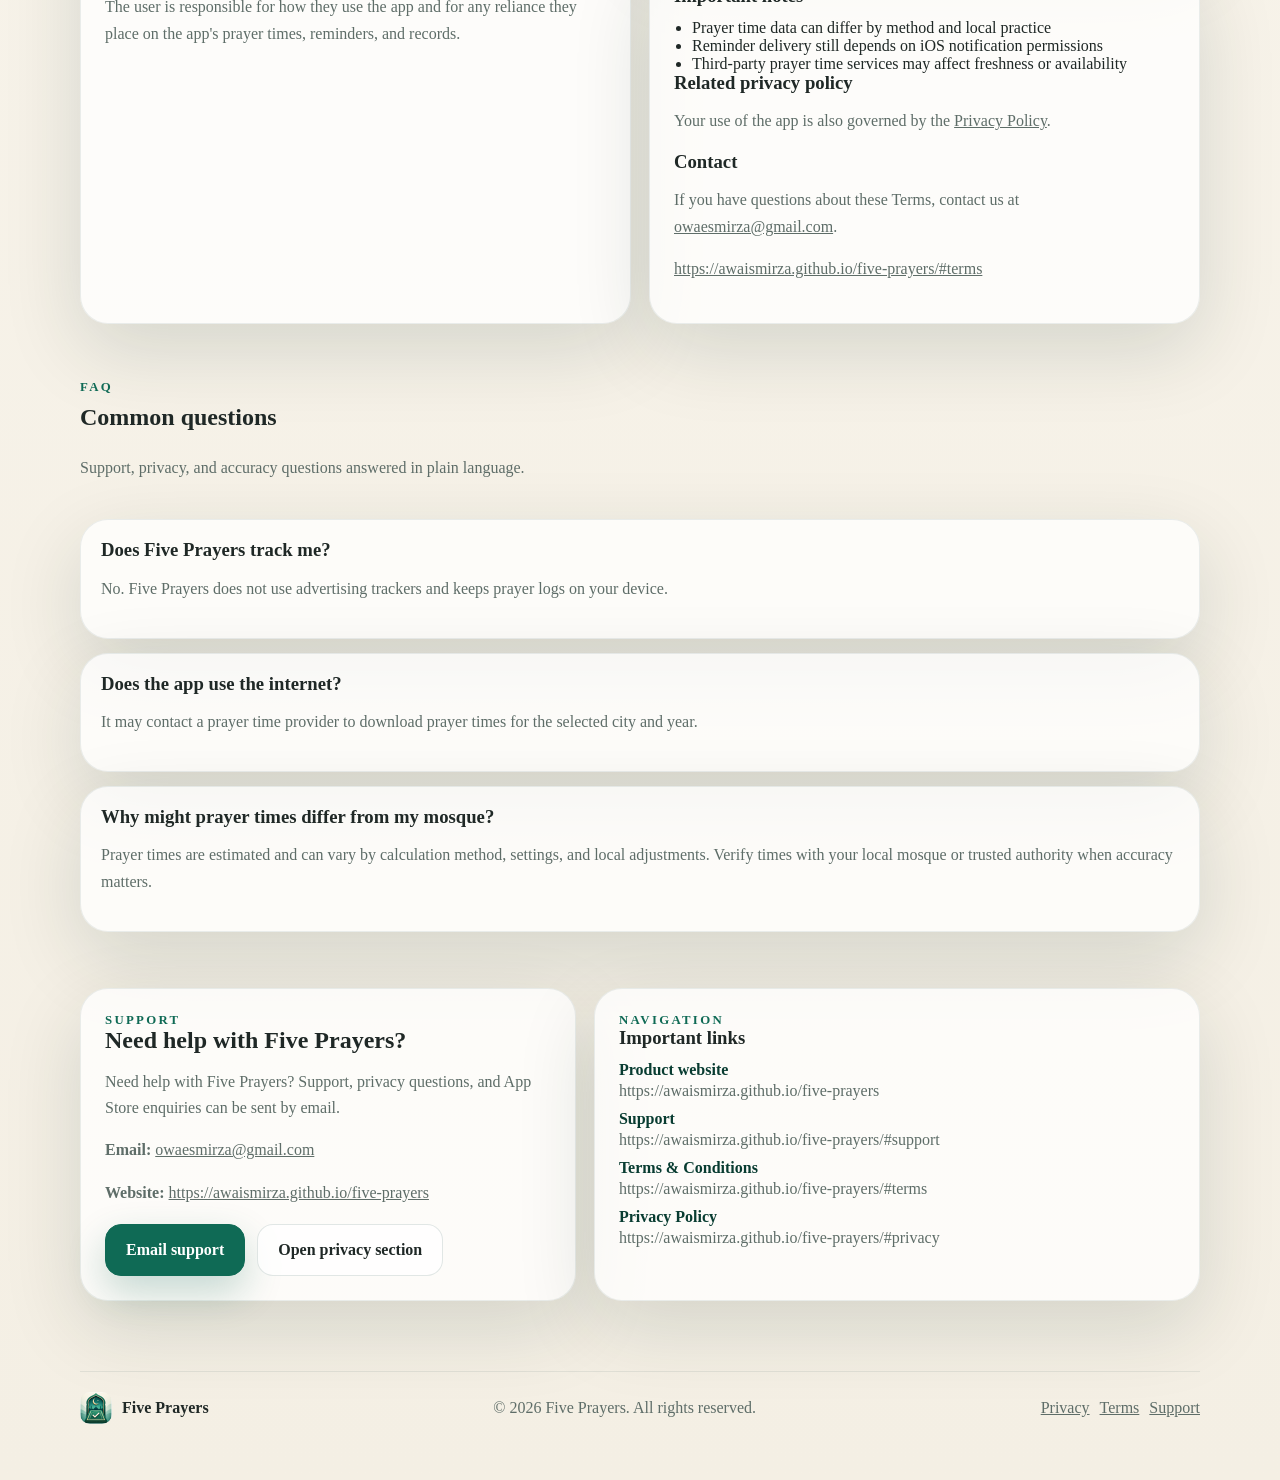
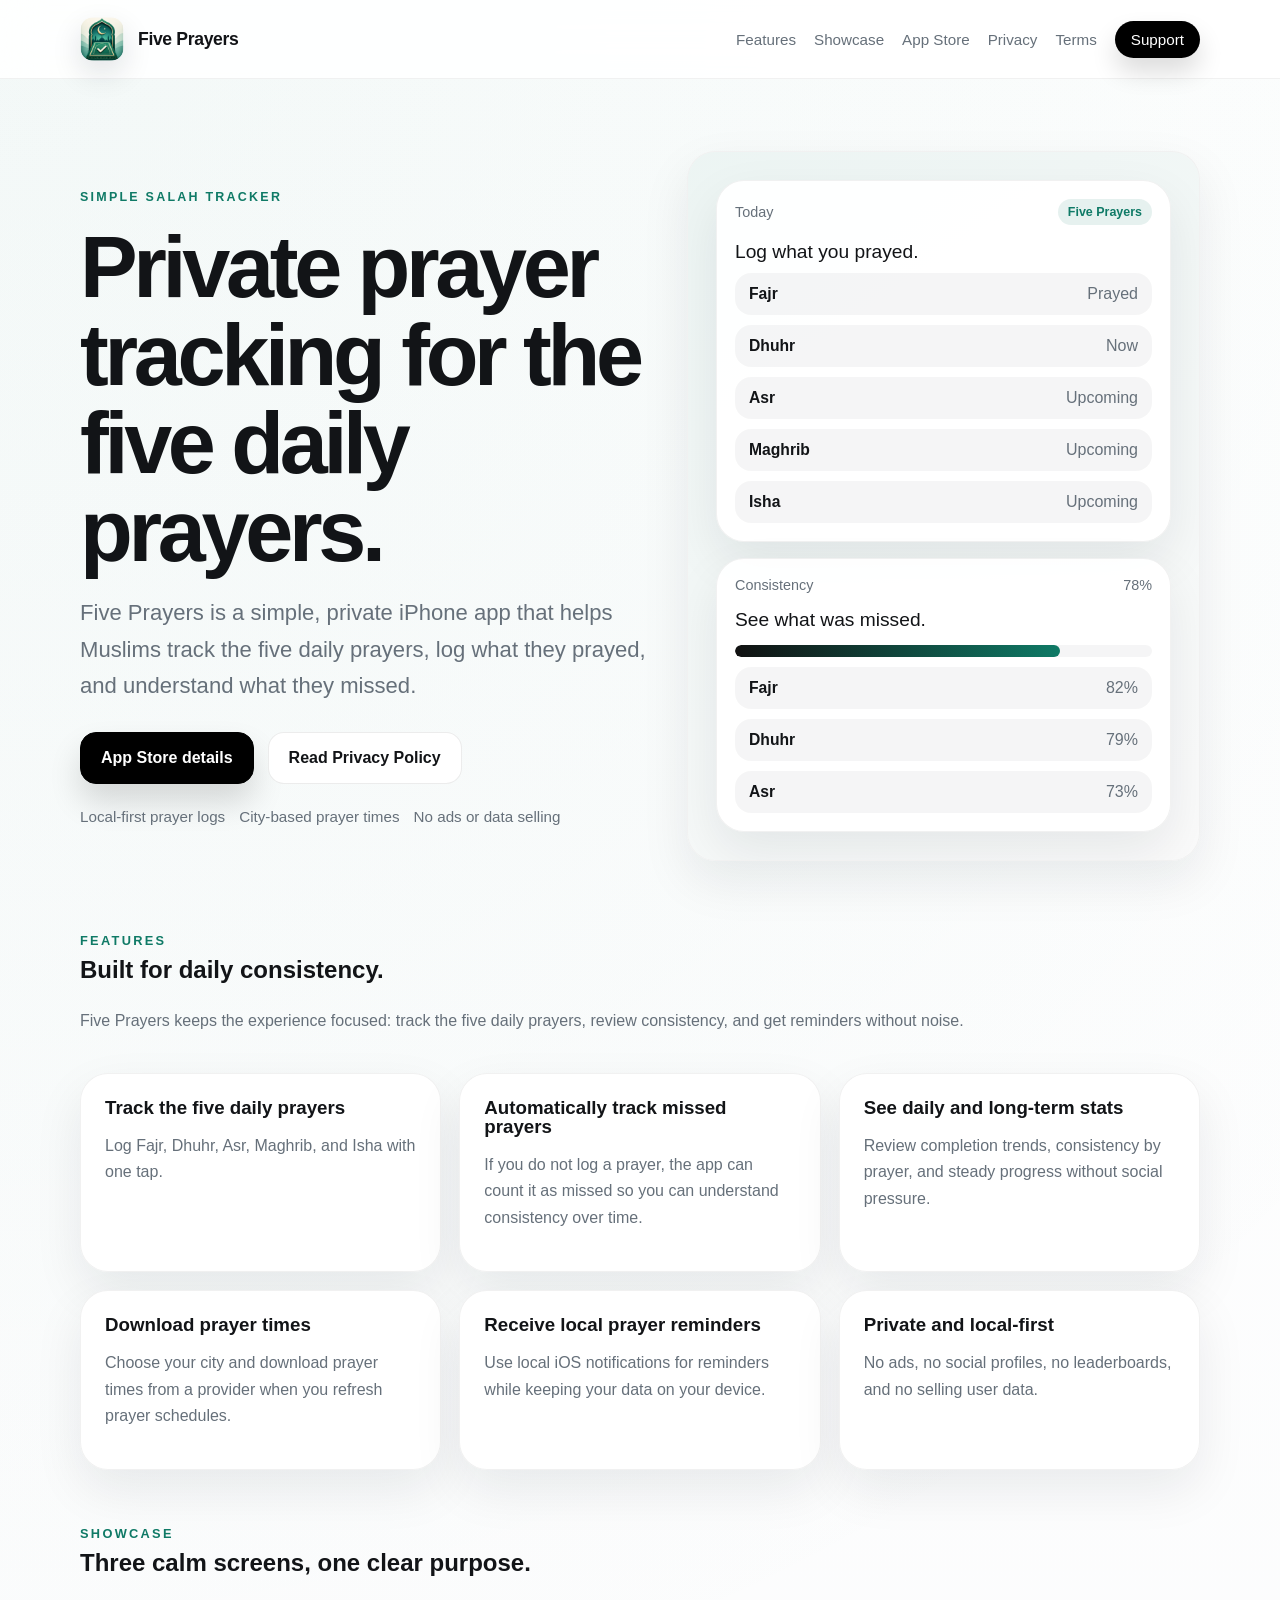
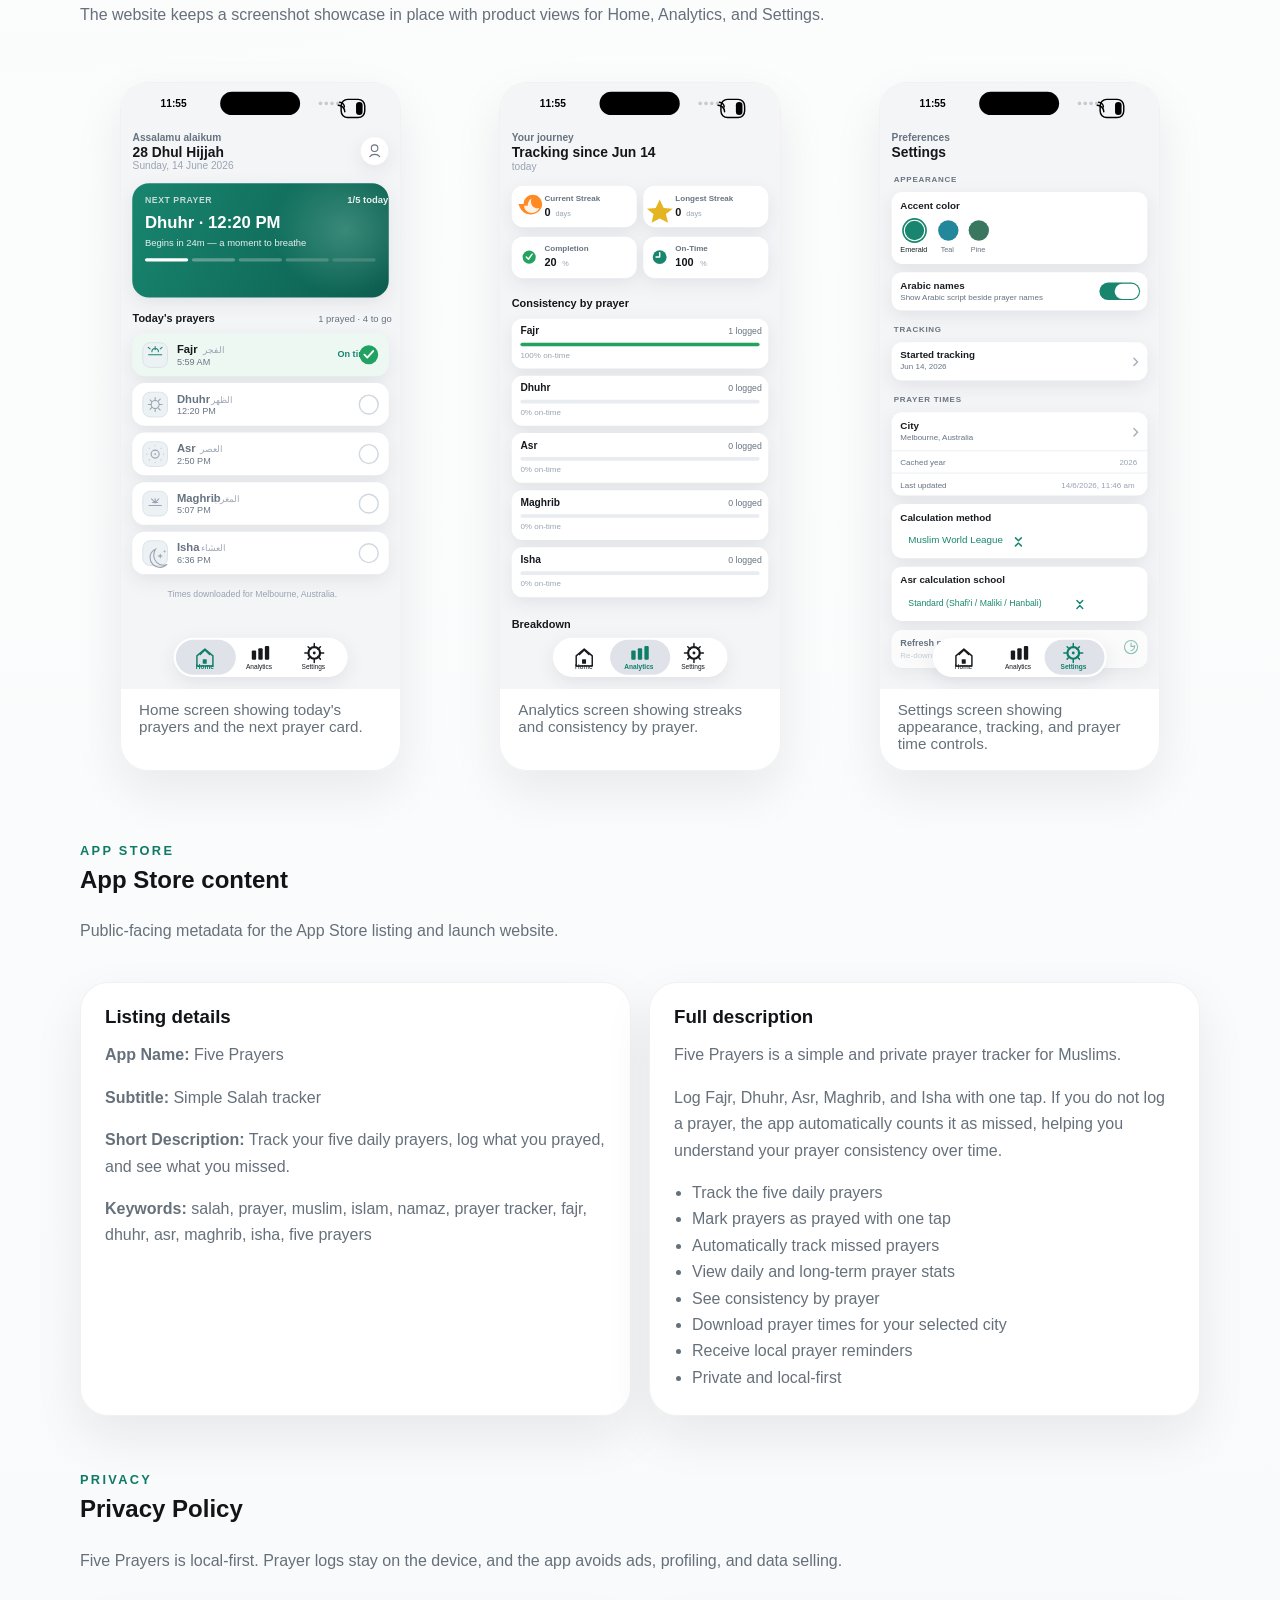
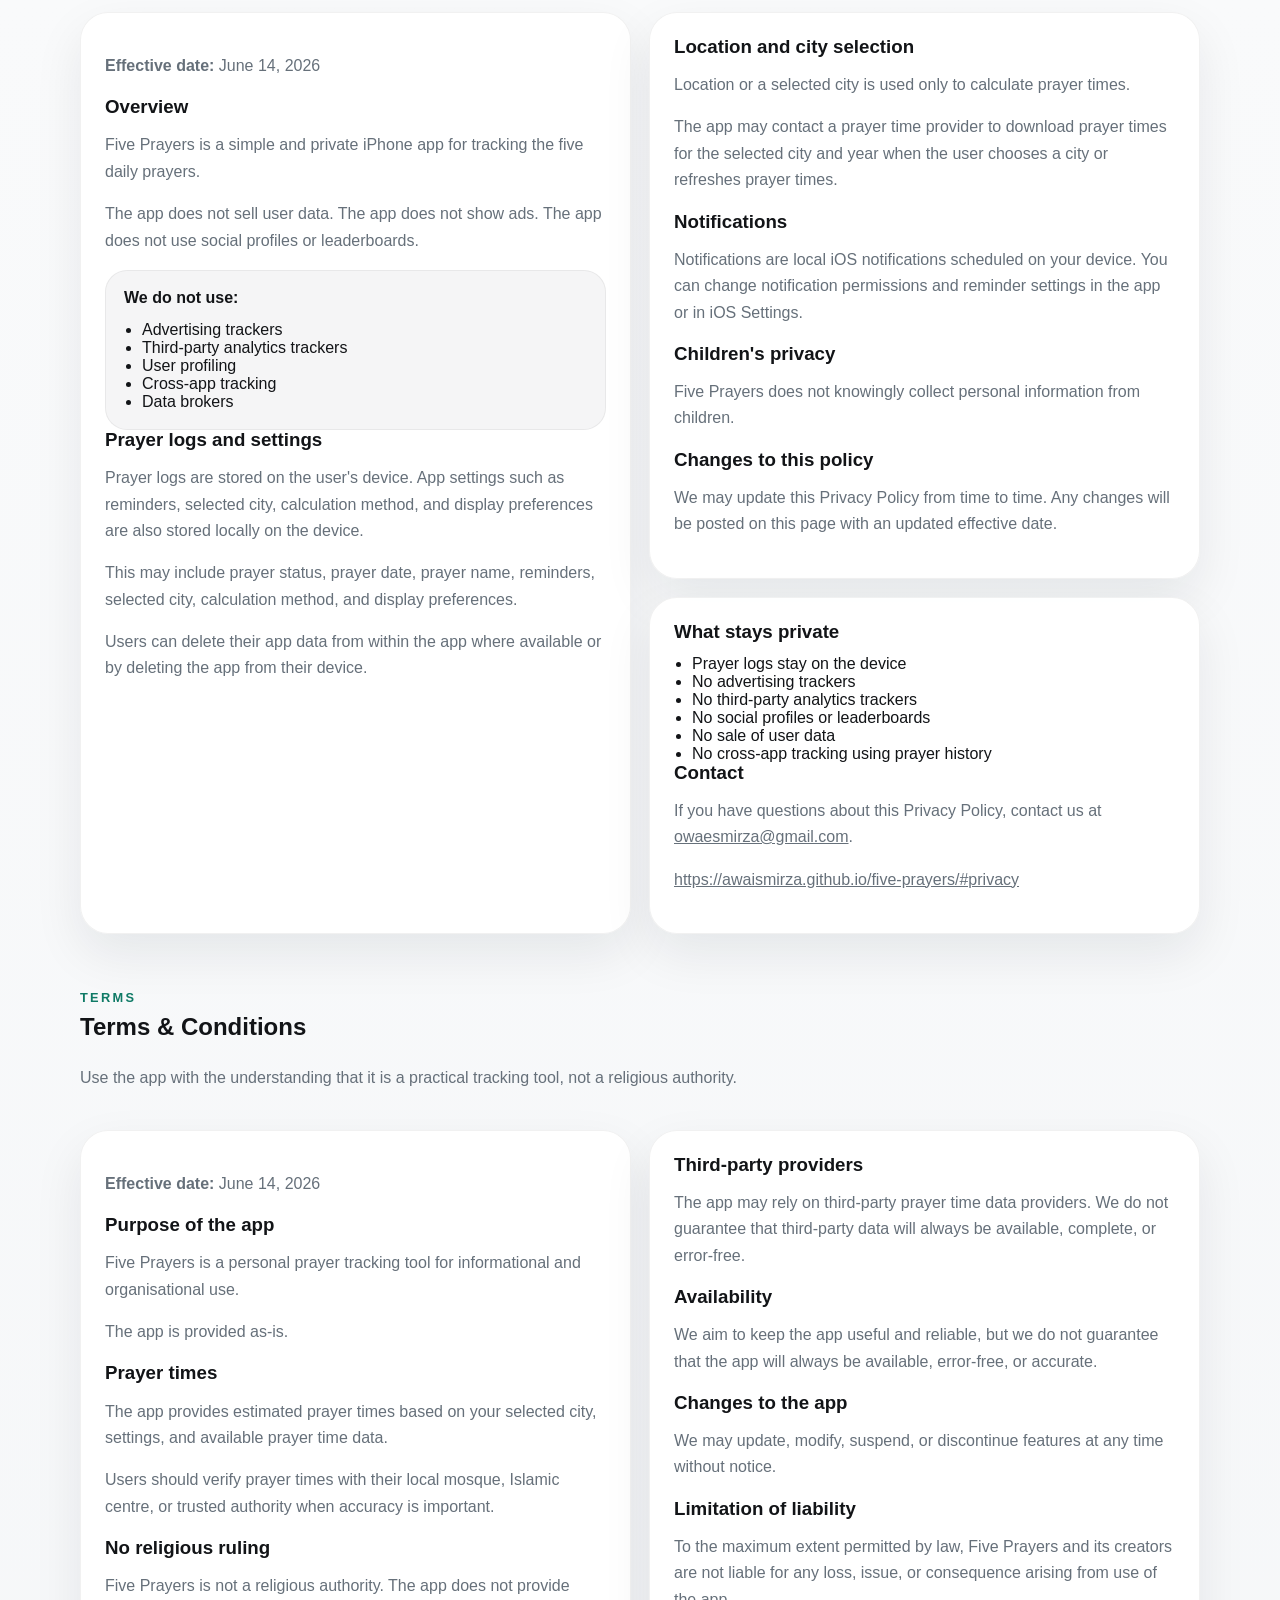
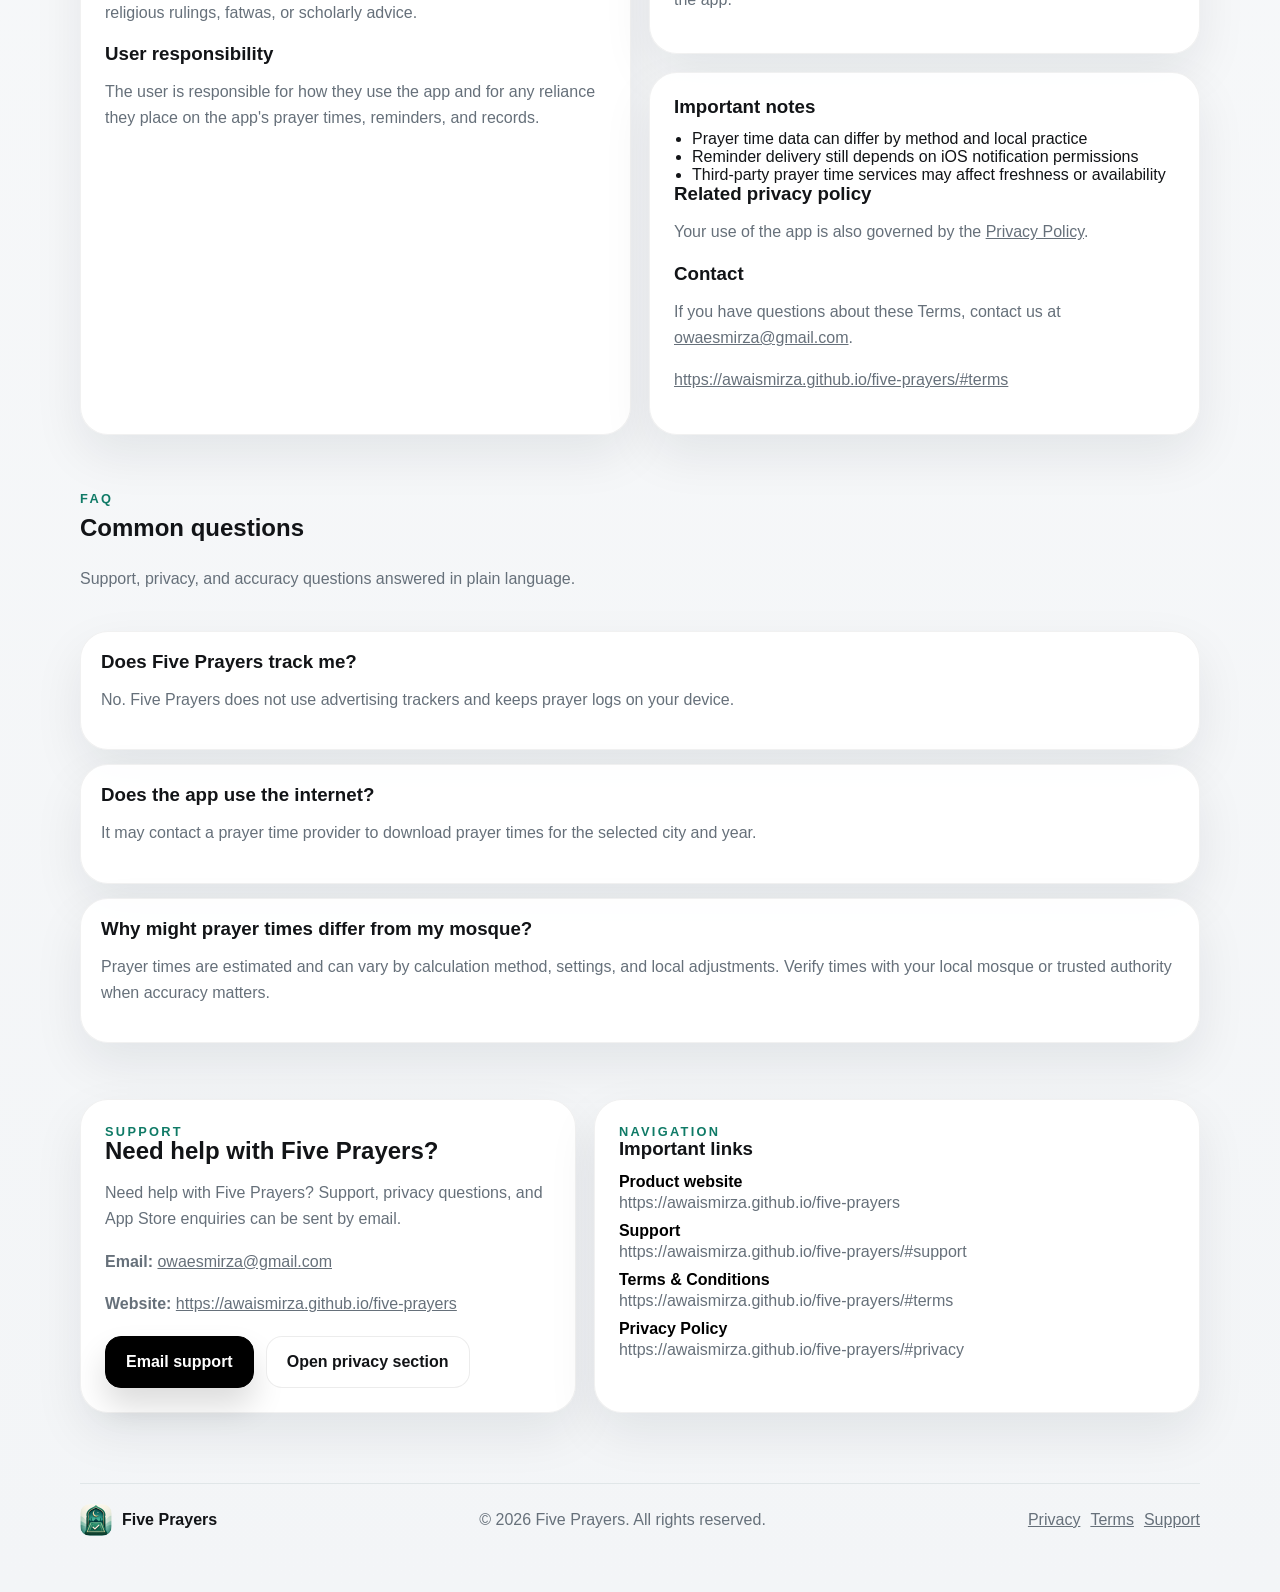
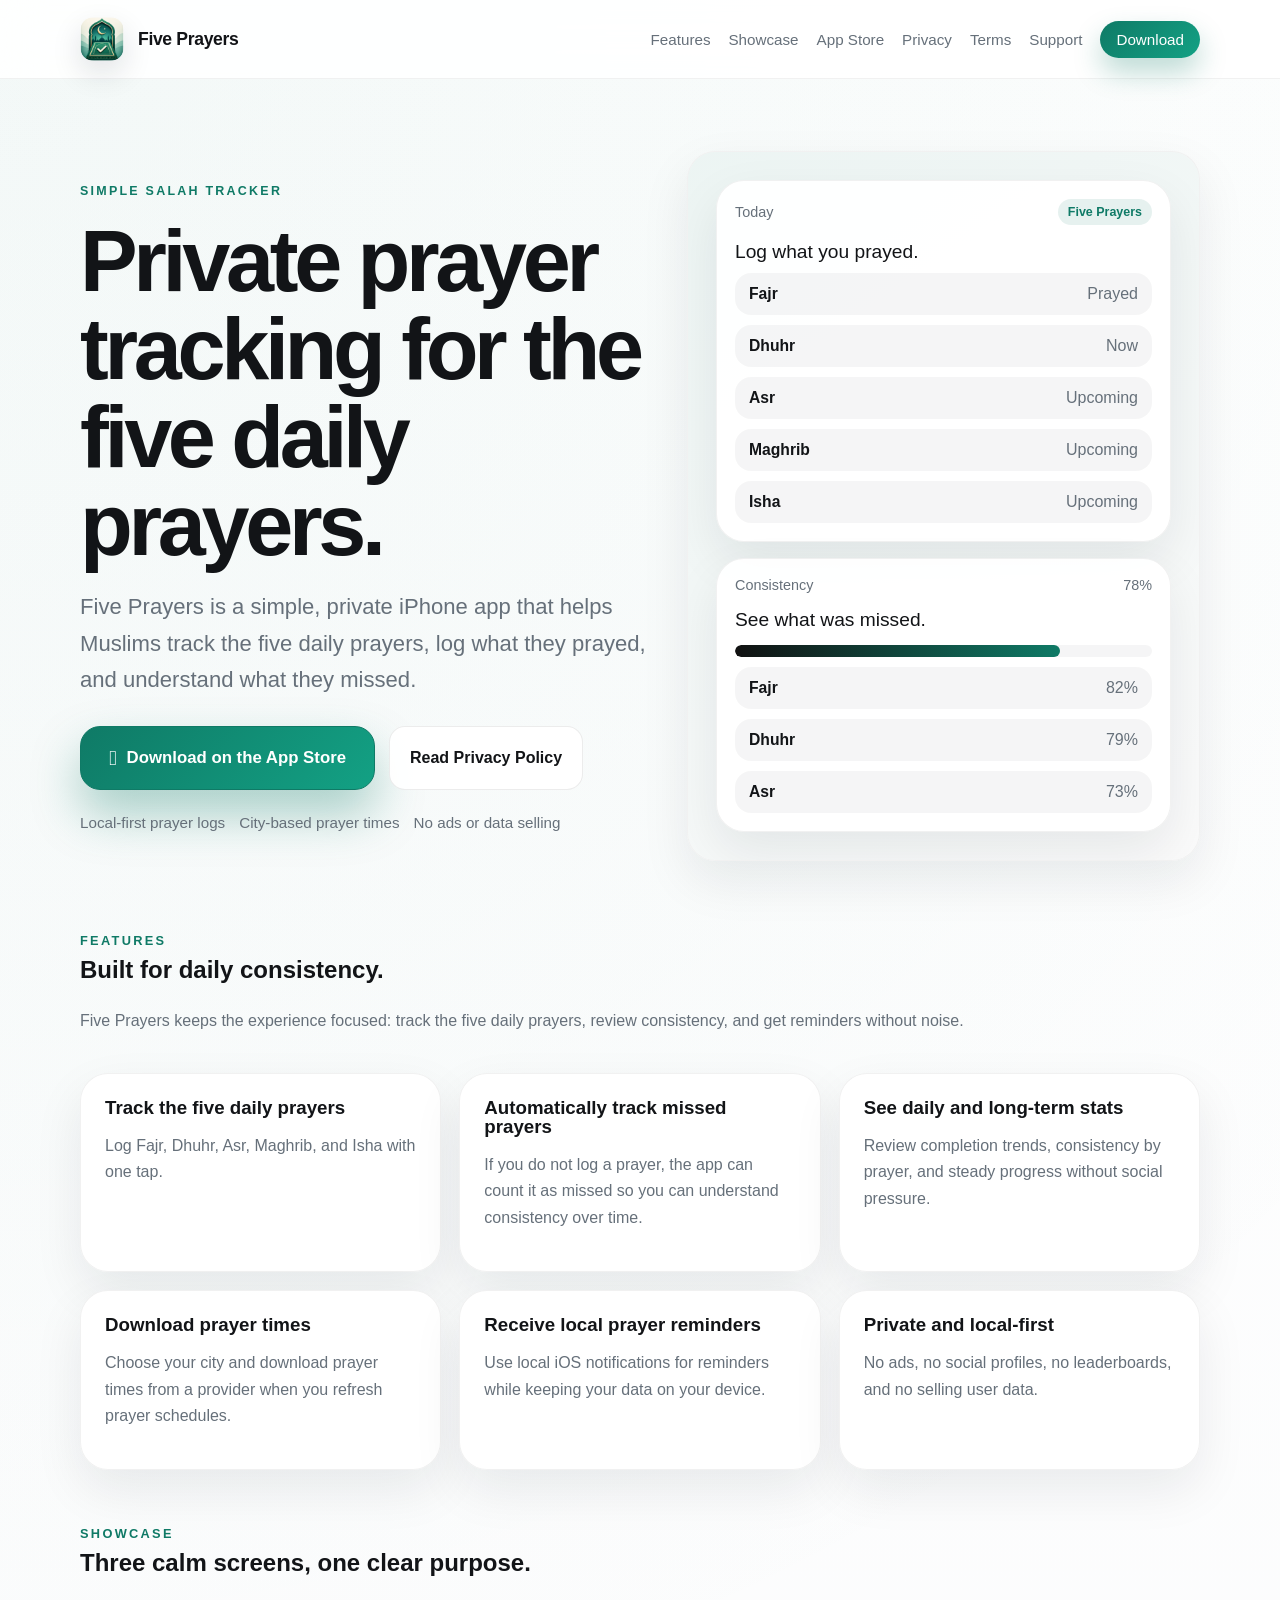
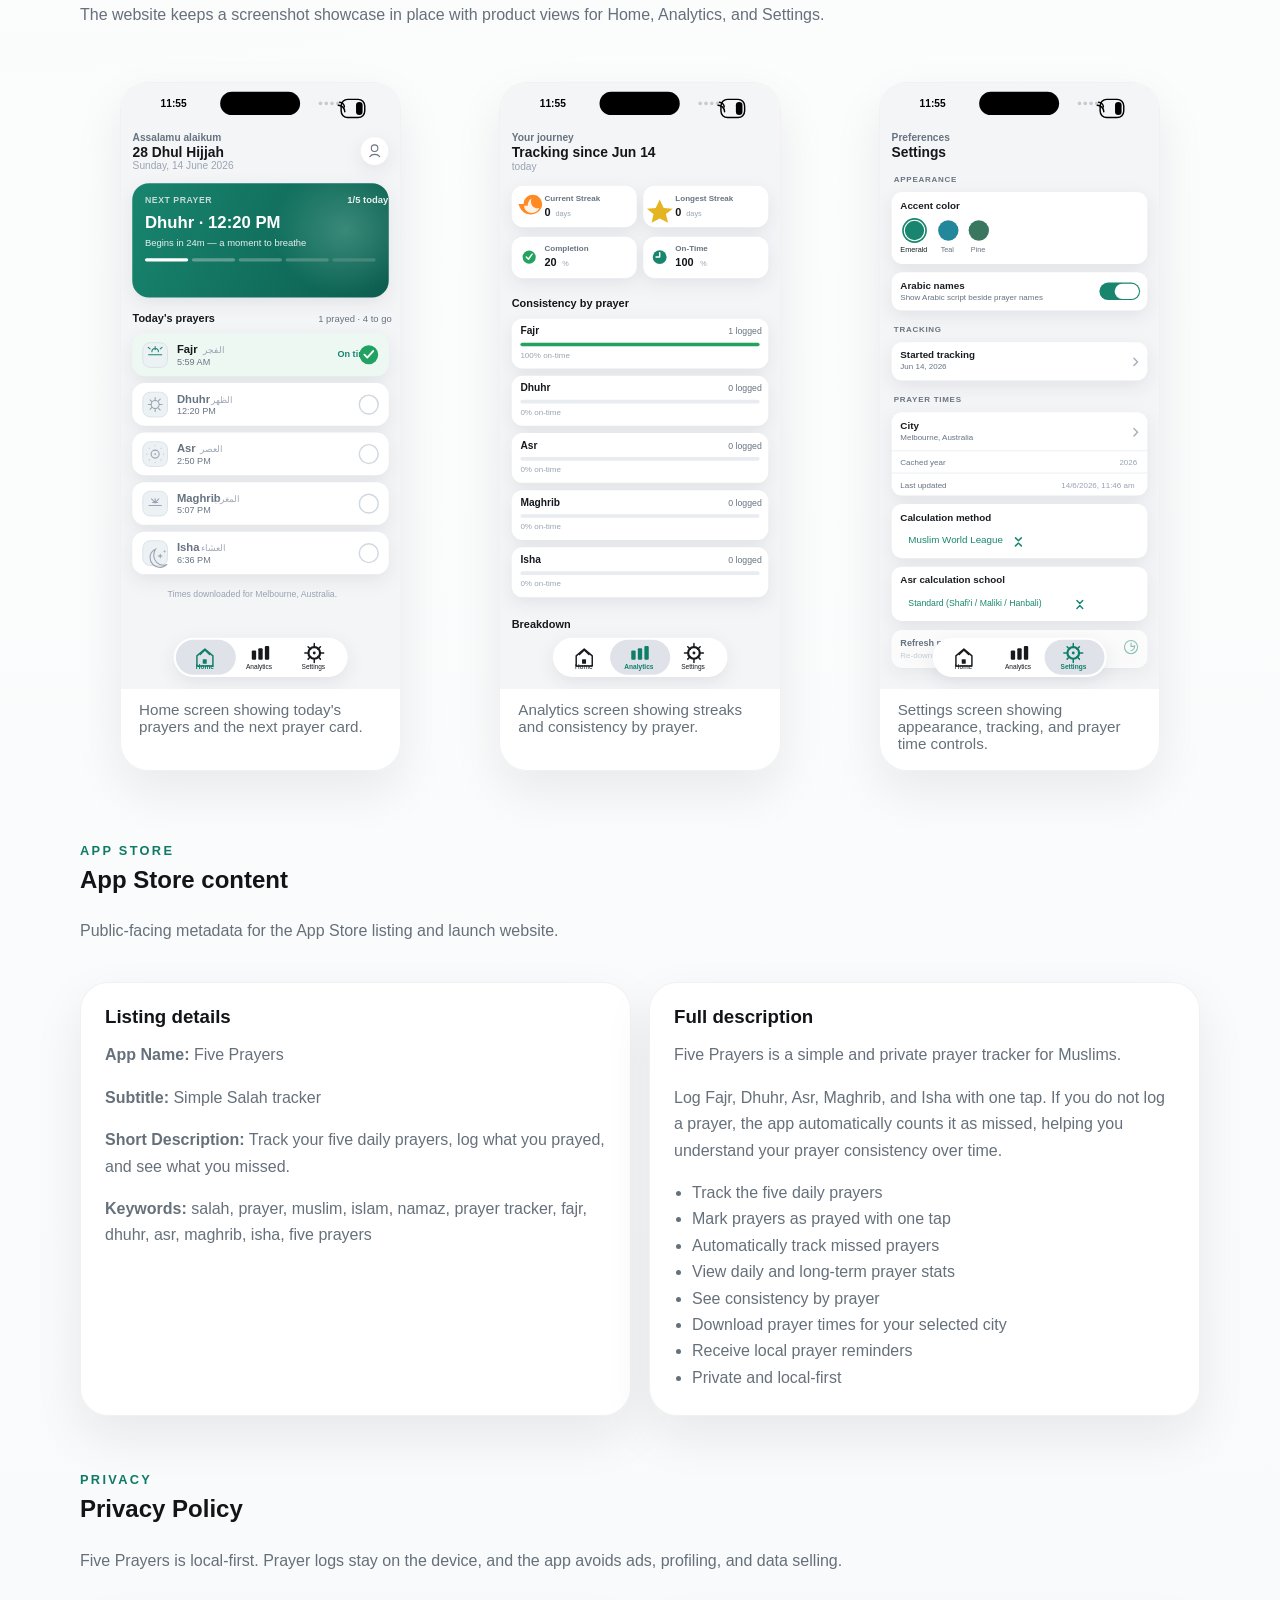
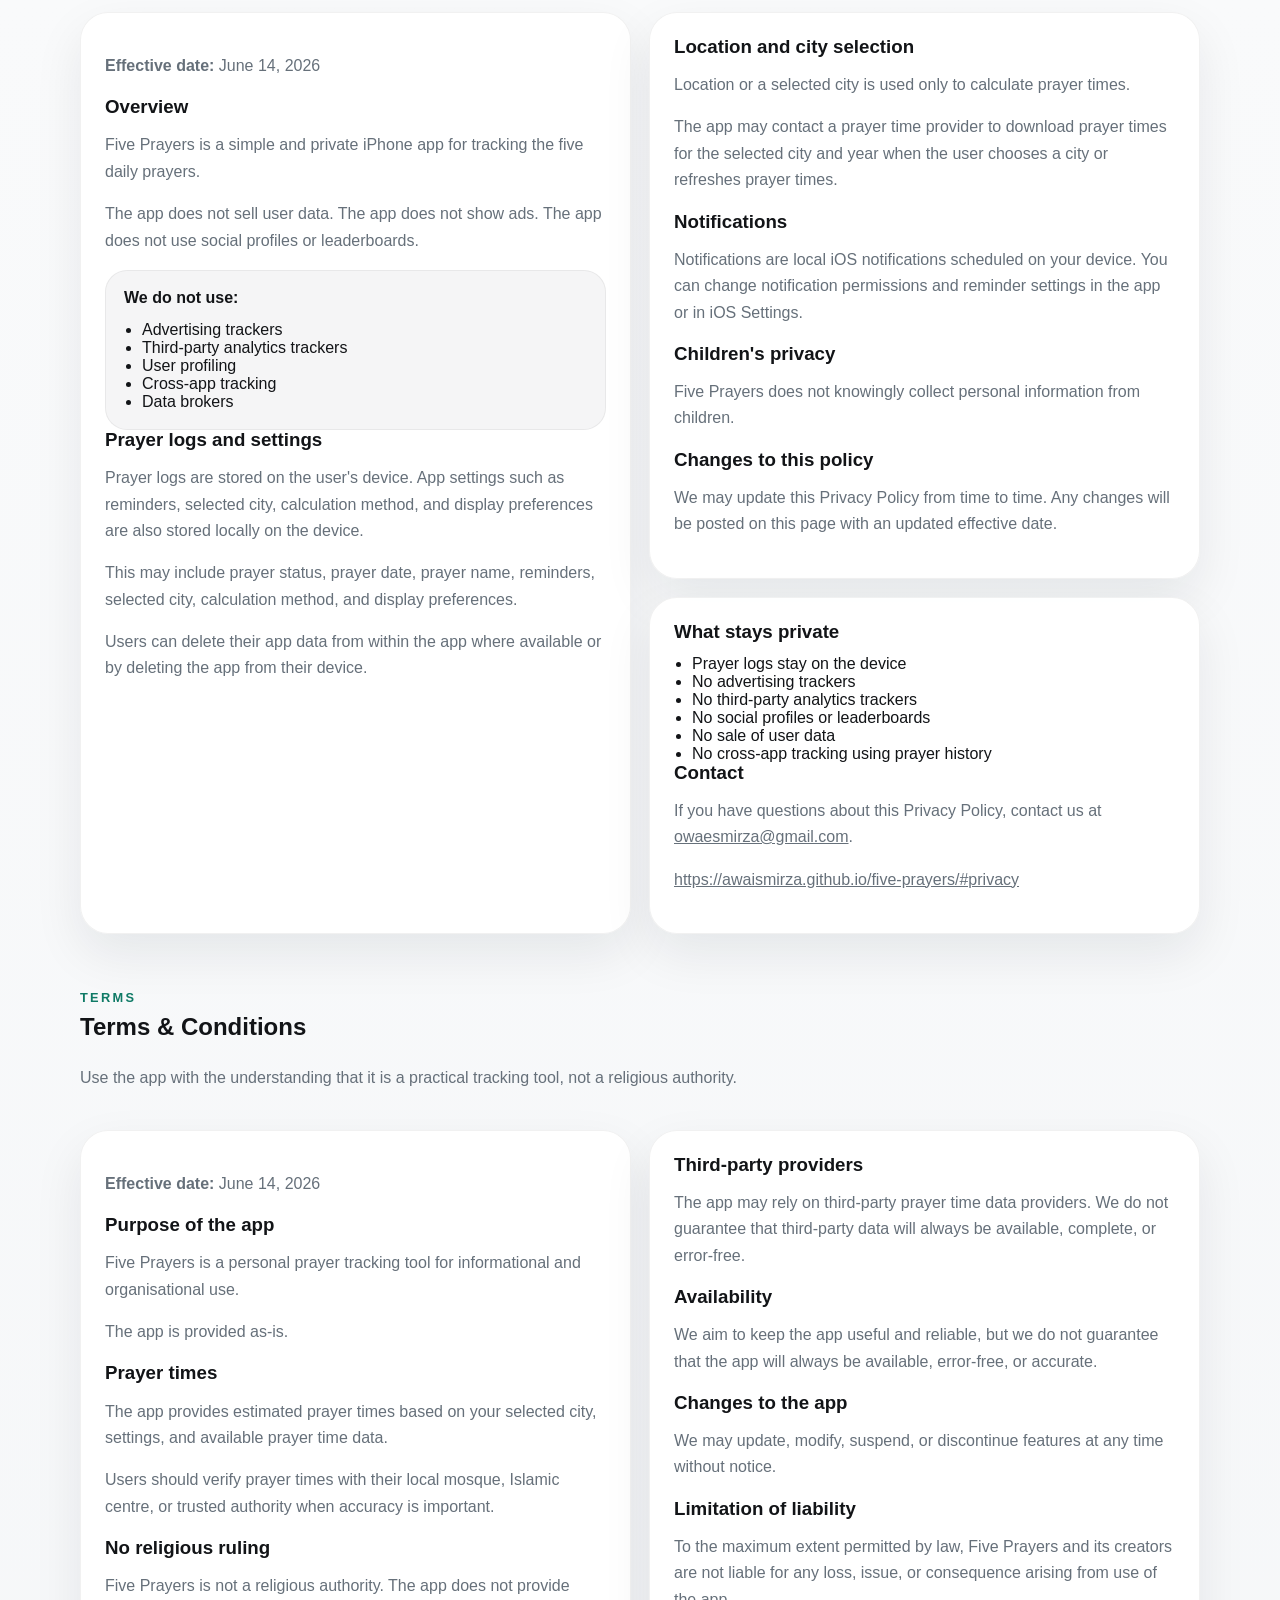
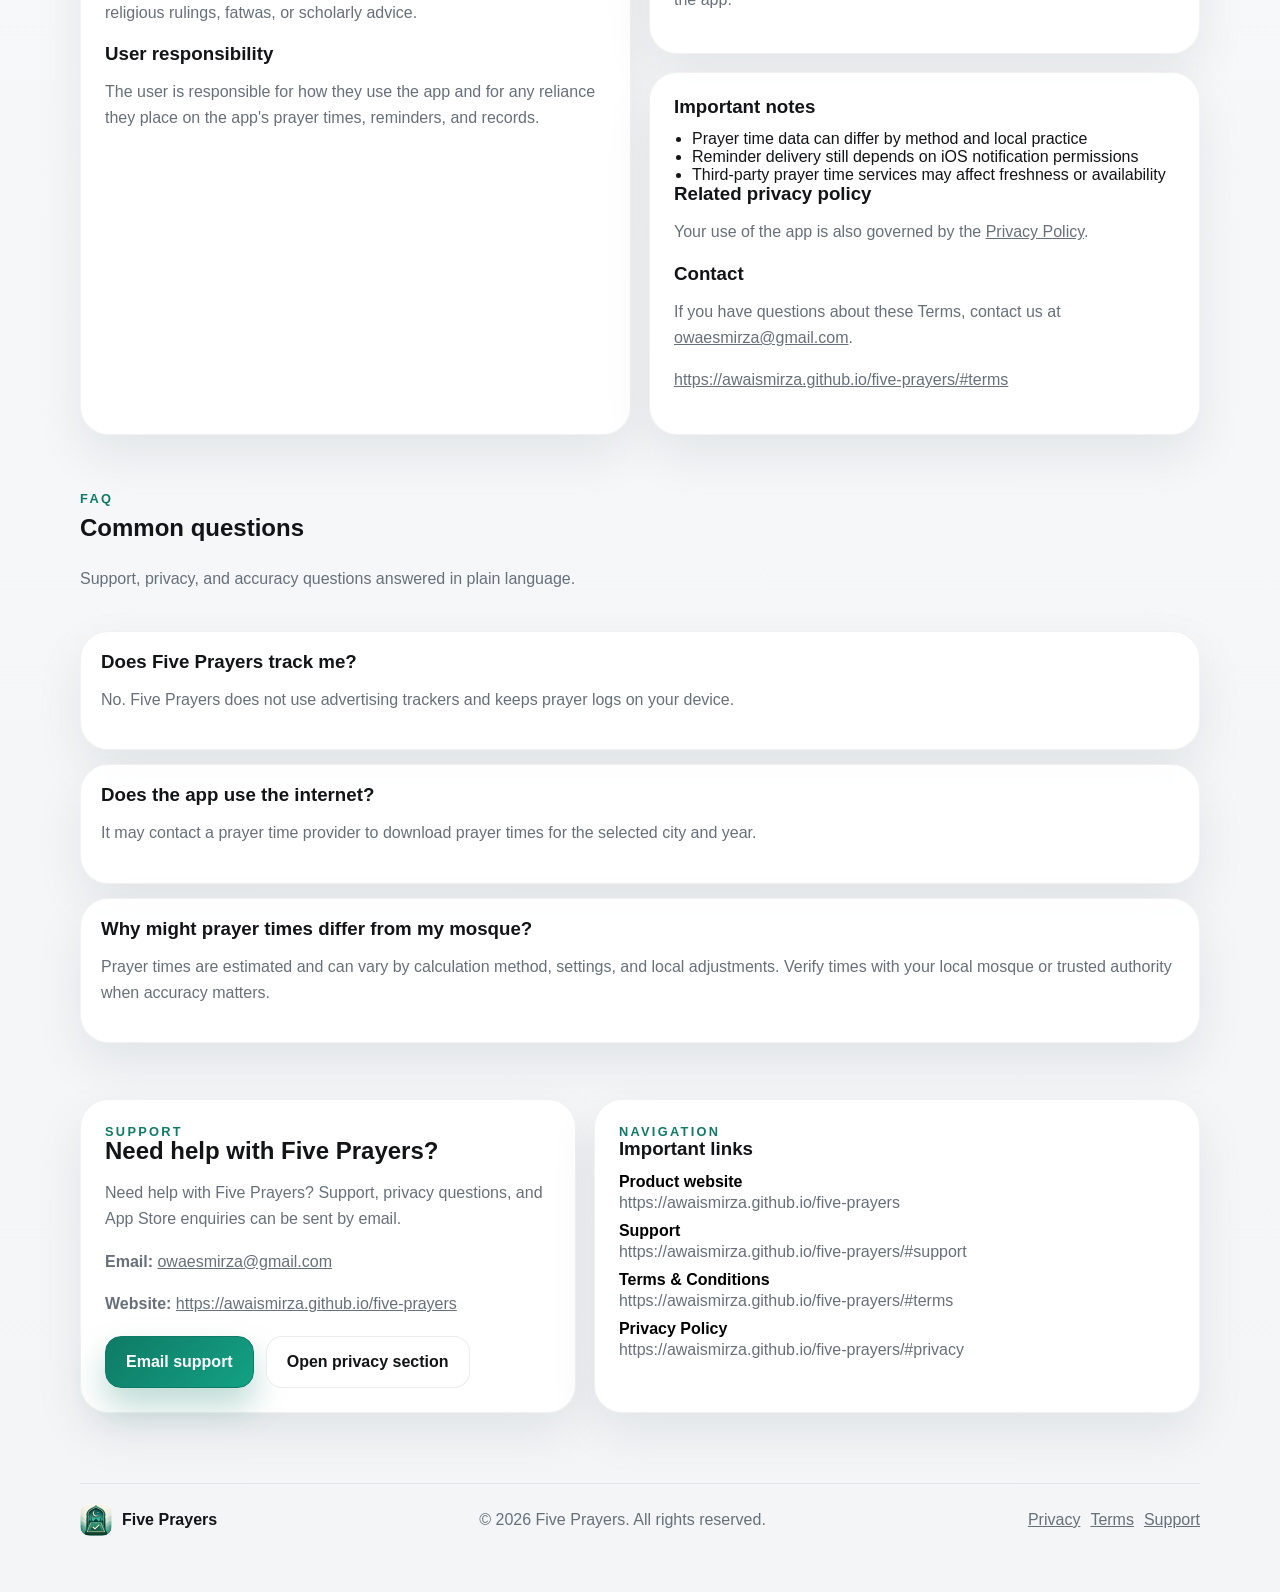
